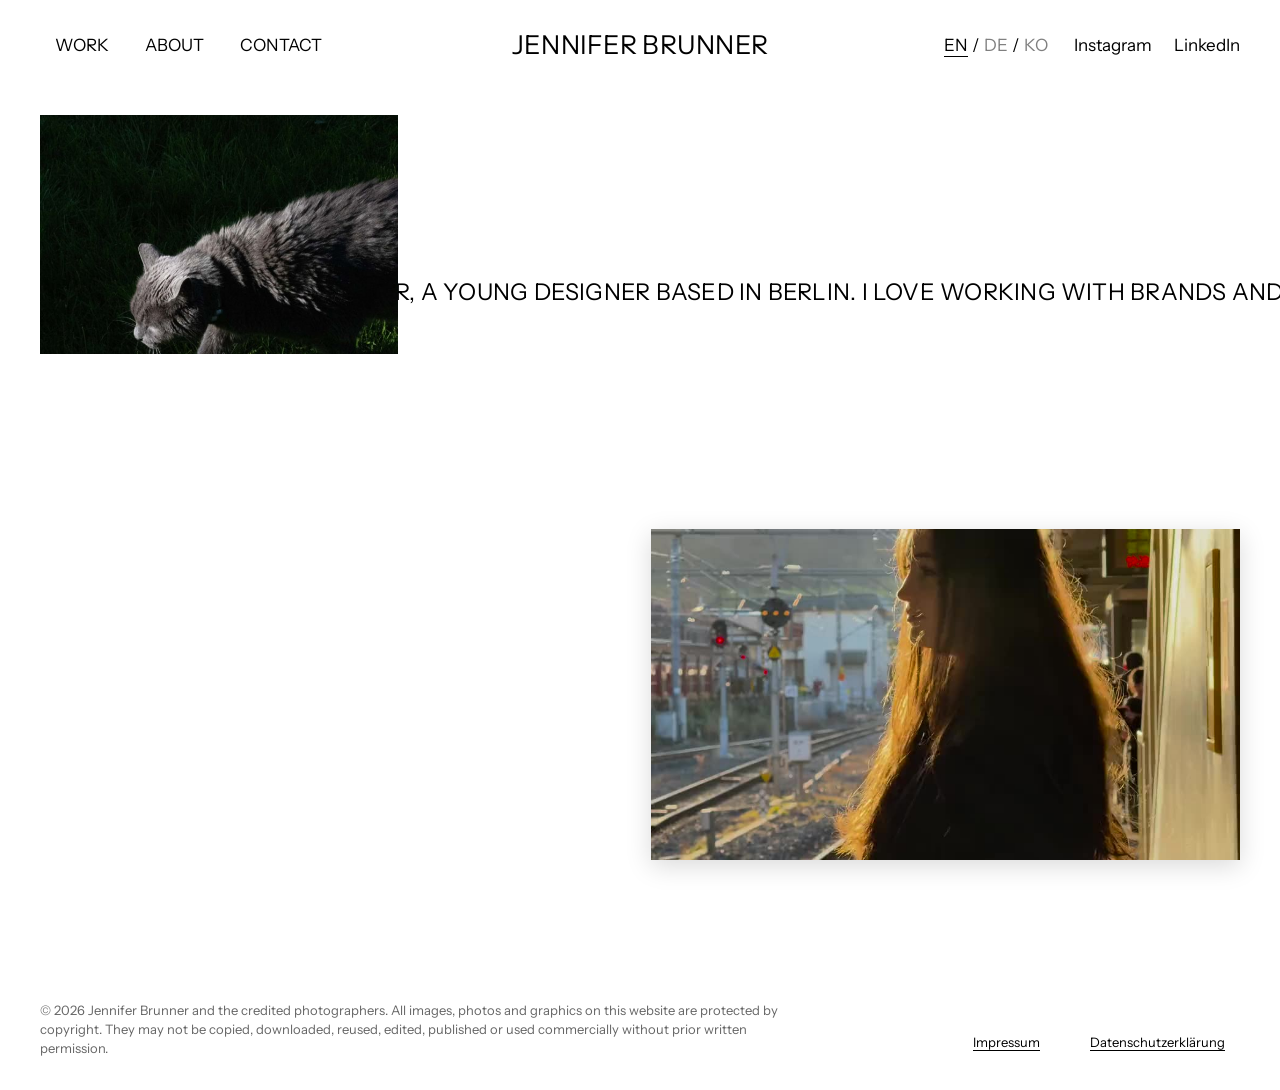
==== index.html @ 73b706c4 "Add files via upload" ====
<!DOCTYPE html>
<html lang="en">
<head>
<meta charset="utf-8">
<meta name="viewport" content="width=device-width, initial-scale=1, viewport-fit=cover">
<meta http-equiv="Content-Security-Policy" content="default-src 'self'; script-src 'self'; style-src 'self' 'unsafe-inline'; img-src 'self' data: blob:; media-src 'self'; font-src 'self'; connect-src https://formsubmit.co; frame-src 'self' https://www.youtube-nocookie.com; form-action https://formsubmit.co; base-uri 'self'; object-src 'none'; upgrade-insecure-requests">
<meta name="referrer" content="strict-origin-when-cross-origin">
<title>Jennifer Brunner</title>
<meta name="description" content="Portfolio of Jennifer Brunner, communication design student at HTW Berlin.">
<link rel="stylesheet" href="style.css">
<script src="main.js" defer></script>
</head>
<body>
<header>
  <nav id="nav"><a href="#work" data-t="nWork">WORK</a><a href="#about" data-t="nAbout">ABOUT</a><a href="#contact" data-t="nContact">CONTACT</a></nav>
  <a class="name" href="#home">Jennifer Brunner</a>
  <div class="soc"><span class="lang"><button type="button" data-l="en">EN</button>/<button type="button" data-l="de">DE</button>/<button type="button" data-l="ko">KO</button></span><a href="https://www.instagram.com/jenniebrnr/" target="_blank" rel="noopener noreferrer">Instagram</a><a href="https://www.linkedin.com/in/jennifer-brunner-407449442/" target="_blank" rel="noopener noreferrer">LinkedIn</a></div>
  <div class="cats" id="cats"></div>
  <div class="mright">
    <button class="lbtn" id="lbtn" type="button" aria-label="Language" aria-expanded="false"><svg viewBox="0 0 24 24" width="20" height="20" fill="none" stroke="currentColor" stroke-width="1.4" aria-hidden="true"><circle cx="12" cy="12" r="9.5"/><path d="M2.5 12h19M12 2.5c2.8 2.6 4.2 5.8 4.2 9.5s-1.4 6.9-4.2 9.5M12 2.5C9.2 5.1 7.8 8.3 7.8 12s1.4 6.9 4.2 9.5"/></svg></button>
    <button class="mbtn" id="mbtn" type="button" aria-label="Menu" aria-expanded="false" aria-controls="mmenu"><i></i><i></i></button>
    <div class="lpop" id="lpop"><span class="lang"><button type="button" data-l="en">English</button><button type="button" data-l="de">Deutsch</button><button type="button" data-l="ko">한국어</button></span></div>
  </div>
</header>

<div class="mmenu" id="mmenu" aria-hidden="true">
  <nav class="mm-nav"><a href="#work" data-t="nWork">WORK</a><a href="#about" data-t="nAbout">ABOUT</a><a href="#contact" data-t="nContact">CONTACT</a><a href="https://www.instagram.com/jenniebrnr/" target="_blank" rel="noopener noreferrer">Instagram</a><a href="https://www.linkedin.com/in/jennifer-brunner-407449442/" target="_blank" rel="noopener noreferrer">LinkedIn</a></nav>
  <div class="mm-foot"><a href="impressum.html">Impressum</a><a href="datenschutz.html">Datenschutzerklärung</a></div>
</div>

<div class="toolov" id="toolov" aria-hidden="true"><button type="button" class="toolx" id="toolx">Close ✕</button><iframe title="Tool" id="toolfr"></iframe></div>

<main>
<noscript>
  <div class="nojs">
    <h1>Jennifer Brunner</h1>
    <p>Communication design student at HTW Berlin. This portfolio needs JavaScript to show the projects.</p>
    <p>Kommunikationsdesign-Studentin an der HTW Berlin. Für die Projektansicht wird JavaScript benötigt.</p>
    <p><a href="mailto:j.brunner7@web.de">j.brunner7@web.de</a> · <a href="https://www.instagram.com/jenniebrnr/" rel="noopener noreferrer">Instagram</a> · <a href="https://www.linkedin.com/in/jennifer-brunner-407449442/" rel="noopener noreferrer">LinkedIn</a></p>
  </div>
</noscript>



<section id="home" class="view">
  <!-- Stempel-Struktur für die großen Buchstaben -->
  <svg width="0" height="0" aria-hidden="true">
    <filter id="stamp" x="-2%" y="-2%" width="104%" height="104%">
      <!-- raue, ausgefranste Kanten -->
      <feTurbulence type="fractalNoise" baseFrequency=".06" numOctaves="3" seed="3" result="warp"/>
      <feDisplacementMap in="SourceGraphic" in2="warp" scale="8" result="rough"/>
      <!-- feines Risograph-Korn: winzige Stellen ohne Farbe -->
      <feTurbulence type="fractalNoise" baseFrequency="1.1" numOctaves="1" seed="5" result="grain"/>
      <feColorMatrix in="grain" type="matrix" values="0 0 0 0 0  0 0 0 0 0  0 0 0 0 0  -5 0 0 0 4.1" result="dots"/>
      <feComposite in="rough" in2="dots" operator="in"/>
    </filter>
  </svg>
  <!-- große Buchstaben im Hintergrund: Desktop drei Felder nebeneinander, Handy ein Feld (main.js) -->
  <div class="letters" aria-hidden="true"></div>
  <h1 class="hello">My name is Jennifer Brunner, a&nbsp;young designer based in&nbsp;Berlin. I&nbsp;love working with brands and shaping the way they look, feel and&nbsp;speak. I’m&nbsp;just starting out, still learning every day and always chasing the idea that feels a&nbsp;little&nbsp;unexpected.</h1>
  <!-- Fotos oben links, wechseln alle 2 Sekunden, jeweils komplett sichtbar -->
  <div class="home-slides" aria-hidden="true">
    <img class="on" src="home-cat.jpg" alt="" draggable="false">
    <img src="home-balloons.jpg" alt="" draggable="false">
    <img src="home-sea.jpg" alt="" draggable="false">
    <img src="home-istanbul.jpg" alt="" draggable="false">
    <img src="home-bay.jpg" alt="" draggable="false">
  </div>
  <video class="me" src="home-station.mp4" poster="home-station.jpg" autoplay muted loop playsinline aria-hidden="true"></video>
</section>

<section id="work" class="view">
  <div class="slides" id="stream"></div>
</section>

<section id="project" class="view"></section>

<section id="about" class="view">
  <div class="atype" id="atype">
    <div class="aport"><img src="portrait.jpg" alt="Portrait of Jennifer Brunner" draggable="false"><p class="acred">Shot by Leonie Krüger</p></div>
    <div class="aintro"><p data-t="ai"></p></div>
  </div>
  <div class="about">
    <div class="team"><div data-t="svc"></div>
      <div class="cols"><div data-t="s1"></div><div data-t="s2"></div><div data-t="s3"></div></div>
    </div>
  </div>
</section>

<section id="contact" class="view">
  <div class="cwrap">
    <div class="cinfo">
      <a href="mailto:j.brunner7@web.de">j.brunner7@web.de</a>
      <a href="tel:+4915901636600">+49 1590 163 6600</a>
    </div>
    <div class="cf">
      <p class="cf-sub" data-t="cSub"></p>
      <!-- Ohne JavaScript wird das Formular direkt an FormSubmit geschickt, mit JavaScript per fetch (main.js). -->
      <form id="cform" action="https://formsubmit.co/j.brunner7@web.de" method="post">
        <div class="cf-row">
          <label class="fld"><span data-t="fName">Name</span><input name="name" autocomplete="name" maxlength="100" required></label>
          <label class="fld"><span data-t="fMail">E-Mail</span><input name="email" type="email" autocomplete="email" maxlength="200" required></label>
        </div>
        <div class="cf-row">
          <label class="fld"><span data-t="fFrom"></span><input name="herkunft" autocomplete="address-level2" maxlength="100" required></label>
          <label class="fld"><span data-t="fOrg"></span><input name="organisation" autocomplete="organization" maxlength="150"></label>
        </div>
        <label class="fld"><span data-t="fMsg"></span><textarea name="anliegen" rows="6" maxlength="5000" required></textarea></label>
        <label class="ok"><input type="checkbox" name="einverstanden" required><span data-t="fOk"></span></label>
        <input type="text" name="_honey" class="hp" tabindex="-1" autocomplete="off" aria-hidden="true">
        <div class="cf-end"><button type="submit" class="send" data-t="fSend">Send</button><p class="cf-msg" id="cmsg" aria-live="polite"></p></div>
      </form>
    </div>
  </div>
</section>
</main>

<footer class="site-foot">
  <p class="rights" data-t="rights">© 2026 Jennifer Brunner und die genannten Fotograf*innen. Alle auf dieser Website gezeigten Bilder, Fotos und Grafiken sind urheberrechtlich geschützt. Sie dürfen ohne vorherige schriftliche Genehmigung nicht kopiert, heruntergeladen, weiterverwendet, bearbeitet, veröffentlicht oder kommerziell genutzt werden.</p>
  <nav class="legal" aria-label="Rechtliches"><a href="impressum.html">Impressum</a><a href="datenschutz.html">Datenschutzerklärung</a></nav>
</footer>

<div class="lb" id="lb" role="dialog" aria-modal="true" aria-label="Image" aria-hidden="true"><img alt=""></div>
</body>
</html>
---- style.css ----
/* Jennifer Brunner – Portfolio
   Schriften liegen lokal (keine Verbindung zu Google Fonts). Lizenz: SIL Open Font License, siehe schriften-lizenz.txt */

@font-face {
  font-family: "Instrument Sans";
  src: url("instrument-sans.woff") format("woff");
  font-weight: 400 500;
  font-display: swap;
}

@font-face {
  font-family: "Newsreader";
  src: url("newsreader.woff") format("woff");
  font-weight: 400;
  font-display: swap;
}

@font-face {
  font-family: "Noto Sans KR";
  src: url("noto-sans-kr.woff") format("woff");
  font-weight: 400 500;
  font-display: swap;
}

@font-face {
  font-family: "Noto Serif KR";
  src: url("noto-serif-kr.woff") format("woff");
  font-weight: 400;
  font-display: swap;
}

:root {
  color-scheme: light;
  box-sizing: border-box;
  padding-top: env(safe-area-inset-top,0px);
  padding-bottom: env(safe-area-inset-bottom,0px);
  --sans: "Instrument Sans","Noto Sans KR",Helvetica,Arial,sans-serif;
  --serif: "Newsreader","Noto Serif KR",Georgia,serif;
}

html {
  scroll-padding-top: env(safe-area-inset-top,0px);
}

*,
*::before,
*::after {
  box-sizing: inherit;
}

body {
  margin: 0;
  background: #fff;
  color: #000;
  font: 17px/1.35 var(--sans);
}

a {
  color: inherit;
  text-decoration: none;
}

a:hover {
  text-decoration: underline;
  text-underline-offset: 4px;
}

button {
  font: inherit;
  color: inherit;
}

main {
  position: relative;
  z-index: 1;
}

body,
header {
  transition: background-color .4s ease;
}

body.rose,
body.rose header {
  background: #000;
  color: #fff;
}

body.rose .send:hover {
  background: #fff;
  color: #000;
}

header {
  position: sticky;
  top: 0;
  z-index: 20;
  background: #fff;
}

header {
  display: grid;
  grid-template-columns: 1fr auto 1fr;
  align-items: center;
  padding: 28px 40px;
}

nav {
  display: flex;
  gap: 6px;
}

nav a {
  padding: 5px 14px;
  border: 1.5px solid transparent;
  border-radius: 99px;
}

nav a[aria-current=page] {
  border-color: currentColor;
}

.name {
  font-size: 26px;
  letter-spacing: .01em;
  text-transform: uppercase;
  text-align: left;
}

.soc {
  display: flex;
  gap: 22px;
  justify-content: flex-end;
  align-items: center;
}

.lang button {
  background: none;
  border: 0;
  padding: 2px 4px;
  cursor: pointer;
  opacity: .5;
}

.lang button[aria-pressed=true] {
  opacity: 1;
  text-decoration: underline;
  text-underline-offset: 5px;
}

main {
  padding: 0 40px 90px;
}

.view {
  display: none;
}

.view.on {
  display: block;
}

:focus-visible {
  outline: 2px solid #ff8a3d;
  outline-offset: 2px;
}

.floor {
  max-width: 720px;
  margin: 70px auto 0;
}

.rows {
  display: grid;
  gap: 0;
}

.num {
  font-size: 11px;
  letter-spacing: .12em;
  color: var(--navy);
}

.can {
  width: 58%;
  height: 76%;
}

.can .bd {
  border-radius: 8px;
  border-top: 7px solid var(--f);
  border-bottom: 7px solid var(--f);
}

.side {
  display: flex;
  flex-direction: column;
  align-items: center;
  gap: 18px;
  padding-top: 4px;
}

.hint {
  margin: auto 0 0;
  font-size: 10px;
  line-height: 1.3;
  text-align: center;
  color: #9fb0cc;
  letter-spacing: .04em;
}

@media(max-width:640px) {
  .can {
    width: 64%;
  }

  .side {
    flex-direction: row;
    justify-content: space-between;
    padding: 0 4px;
  }

  .hint {
    display: none;
  }
}

.cats {
  grid-column: 1/-1;
  display: none;
  flex-wrap: wrap;
  justify-content: center;
  gap: 4px 10px;
  margin: 36px auto 0;
  max-width: 1100px;
}

body.wk .cats {
  display: flex;
}

.cats a {
  padding: 3px 12px;
  border: 1.5px solid transparent;
  border-radius: 99px;
  font-size: clamp(16px,1.35vw,21px);
  transition: opacity .2s;
}

.cats a:hover {
  text-decoration: underline;
  text-underline-offset: 4px;
}

.cats a {
  color: #b4b4b4;
}

.cats a:hover {
  color: #000;
}

.cats a[aria-current] {
  opacity: 1;
  color: #000;
  border-color: #000;
}

.mas2 {
  display: flex;
  flex-direction: column;
  gap: clamp(70px,10vh,130px);
  margin-top: clamp(36px,6vh,80px);
  padding-bottom: 14vh;
}

.jrow {
  display: flex;
  gap: 3vw;
  width: 100%;
  margin: 0 auto;
  align-items: flex-start;
}

.jrow>div {
  min-width: 0;
}

.jrow .mm:has(video) {
  aspect-ratio: 1.5!important;
}

.jrow .mm:has(video) {
  background: #fff;
}

.jrow .mm video {
  height: 100%;
  object-fit: contain;
}

@media(max-width:700px) {
  .jrow {
    flex-direction: column;
    max-width: none!important;
  }

  .jrow>div {
    flex: none!important;
  }
}

.mc {
  display: block;
  color: inherit;
  animation: mcIn .9s cubic-bezier(.2,.7,.2,1) both;
  animation-delay: var(--d,0s);
}

.mc:hover {
  text-decoration: none;
}

@keyframes mcIn {
  from {
    opacity: 0;
    transform: translateY(28px);
  }
  to {
    opacity: 1;
    transform: none;
  }
}

.mm {
  position: relative;
  overflow: hidden;
  background: #f3f3f3;
  max-width: 100%;
}

.mm img,
.mm video {
  display: block;
  width: 100%;
  height: 100%;
  object-fit: cover;
  transition: transform 1.2s cubic-bezier(.2,.7,.2,1);
}

.mph {
  position: absolute;
  inset: 0;
  display: grid;
  place-items: center;
  font-size: clamp(15px,1.5vw,22px);
  font-weight: 500;
  text-transform: uppercase;
  text-align: center;
  padding: 12px;
  box-sizing: border-box;
  transition: transform 1.2s cubic-bezier(.2,.7,.2,1);
}

.mc:hover .mm img,
.mc:hover .mm video,
.mc:hover .mph {
  transform: scale(1.04);
}

.mt {
  text-align: center;
  margin-top: 16px;
  font-size: clamp(16px,1.35vw,21px);
  line-height: 1.35;
}

.mt b {
  display: block;
  font-weight: 400;
  text-transform: uppercase;
  letter-spacing: .01em;
}

.mt span {
  display: block;
  text-wrap: balance;
}

.mc:hover .mt b {
  text-decoration: underline;
  text-underline-offset: 4px;
  text-decoration-thickness: 1.5px;
}

.msoon {
  text-align: center;
  margin: 18vh 0;
  opacity: .6;
}

@media(prefers-reduced-motion:reduce) {
  .mc {
    animation: none;
  }

  .mm img,
  .mm video,
  .mph {
    transition: none;
  }
}

.proj {
  max-width: 1000px;
  margin: 30px auto 0;
}

.bar {
  display: flex;
  justify-content: space-between;
  margin-bottom: 26px;
}

.proj h1 {
  font: inherit;
  font-size: 30px;
  text-transform: uppercase;
  text-align: center;
  margin: 28px 0 4px;
}

.meta {
  text-align: center;
  margin: 0 0 40px;
}

.hero {
  aspect-ratio: 16/9;
  display: grid;
  place-items: center;
  font-size: clamp(40px,8vw,110px);
  font-weight: 500;
  line-height: 1;
  text-align: center;
}

.txt {
  font: 400 clamp(24px,2.6vw,34px)/1.3 var(--serif);
  max-width: 820px;
  margin: 0 auto 60px;
}

.pn {
  display: flex;
  justify-content: space-between;
  margin-top: 60px;
  font-size: 20px;
}

.toolw {
  margin-top: 160px;
}

.gt .toolw {
  max-width: 1200px;
  margin: 120px auto 0;
}

.gt .toolw .lbl2 {
  text-align: center;
}

.gt .toolf {
  height: 820px;
}

.gt .filmw {
  margin: 120px auto 0;
  max-width: 1120px;
}

.gt .filmw .lbl2 {
  text-align: center;
}

.gt .loops {
  margin: 80px auto 0;
  max-width: none;
  width: 100%;
  gap: 24px;
}

.gt .pn {
  max-width: 1100px;
  margin-left: auto;
  margin-right: auto;
}

@media(max-width:800px) {
  .gt .toolw,
  .gt .filmw {
    margin-top: 80px;
  }

  .gt .loops {
    margin-top: 40px;
  }
}

.proj.gt .toolf {
  height: calc(100svh - var(--hh,90px) - 170px)!important;
  min-height: 420px;
}

.pin.pinc {
  align-items: center;
}

.pin.pinc .pinr {
  position: static;
}

.tcta {
  text-align: left;
  margin: 0 0 22px;
}

.proj .tcta h2 {
  font: inherit;
  font-size: clamp(28px,3vw,44px);
  line-height: 1.1;
  margin: 0 0 10px!important;
  text-transform: uppercase;
  text-align: center;
}

.tcta p {
  margin: 0 auto;
  text-align: center;
  max-width: 36em;
  font-size: 17px;
  opacity: .8;
}

.aftw {
  margin-top: 160px;
}

.aftw img {
  display: block;
  width: 100%;
  height: auto;
  cursor: zoom-in;
}

@media(max-width:800px) {
  .aftw {
    margin-top: 80px;
  }
}

.filmw {
  margin-top: 160px;
  max-width: 1120px;
}

.filmw .lbl2 {
  margin: 0 0 18px;
}

.film {
  display: block;
  width: 100%;
  height: auto;
  aspect-ratio: 16/9;
  background: #111;
}

.loops {
  display: flex;
  gap: 20px;
  margin-top: 120px;
  align-items: flex-start;
  max-width: 1120px;
}

.loops>div {
  min-width: 0;
}

.loops video {
  display: block;
  width: 100%;
  height: auto;
  background: #eee;
}

@media(max-width:800px) {
  .filmw {
    margin-top: 90px;
  }

  .loops {
    gap: 8px;
    margin-top: 60px;
  }
}

.toolw .lbl2 {
  margin: 0 0 18px;
}

.toolw {
  max-width: 1120px;
}

.toolf {
  display: block;
  width: 100%;
  height: clamp(560px,72vh,780px);
  border: 0;
  background: #ddd;
}

@media(max-width:800px) {
  .toolw {
    margin-top: 90px;
  }

  .toolf {
    height: 88vh;
  }
}

.look {
  margin-top: 22vh;
}

.lookh {
  display: flex;
  align-items: baseline;
  gap: 14px;
  margin-bottom: 8vh;
}

.lookn {
  font: 400 clamp(70px,11vw,170px)/.8 var(--sans);
  letter-spacing: -.04em;
}

.lookl {
  font-size: 15px;
  letter-spacing: .2em;
  text-transform: uppercase;
  opacity: .55;
}

.fsg {
  display: grid;
  grid-template-columns: repeat(12,minmax(0,1fr));
  column-gap: 2vw;
  align-items: start;
}

.fsf {
  margin: 0;
  min-width: 0;
}

.cur {
  overflow: hidden;
  clip-path: inset(0 0 0 0);
}

.cur img {
  display: block;
  width: 100%;
  height: auto;
  cursor: zoom-in;
  transition: transform 1.8s cubic-bezier(.2,.7,.2,1);
}

.fsf .cur {
  clip-path: inset(0 50% 0 50%);
  transition: clip-path 1.5s cubic-bezier(.7,0,.2,1);
}

.fsf .cur img {
  transform: scale(1.18);
}

.fsf.on .cur {
  clip-path: inset(0 0 0 0);
}

.fsf.on .cur img {
  transform: scale(1);
}

.fsf.on .cur:hover img {
  transform: scale(1.03);
}

@media(max-width:800px) {
  .fsg {
    display: flex;
    flex-direction: column;
    gap: 56px;
  }

  .fsf {
    margin-top: 0!important;
    width: 86%;
  }

  .fsf:nth-child(even) {
    align-self: flex-end;
  }

  .look {
    margin-top: 110px;
  }

  .lookh {
    margin-bottom: 40px;
  }
}

@media(prefers-reduced-motion:reduce) {
  .fsf .cur {
    clip-path: none;
    transition: none;
  }

  .fsf .cur img {
    transform: none;
    transition: none;
  }
}

body.bbl,
body.bbl header {
  background: #221f1a;
  color: #ece2cc;
}

body.bbl {
  background-image: radial-gradient(60vw 50vh at 72% 0%,rgba(214,160,82,.16),transparent 70%),radial-gradient(40vw 40vh at 8% 40%,rgba(120,124,96,.10),transparent 70%);
  background-attachment: fixed;
}

body.bbl::after {
  content: "";
  position: fixed;
  inset: 0;
  pointer-events: none;
  z-index: 30;
  opacity: .10;
  mix-blend-mode: overlay;
  background: url("data:image/svg+xml;utf8,<svg xmlns='http://www.w3.org/2000/svg' width='220' height='220'><filter id='n'><feTurbulence type='fractalNoise' baseFrequency='.9' numOctaves='2' stitchTiles='stitch'/></filter><rect width='100%' height='100%' filter='url(%23n)'/></svg>");
}

body.bbl nav a[aria-current] {
  border-color: #ece2cc;
}

body.bbl .bb h1 {
  color: #e9c27a;
}

body.bbl .bb .meta,
body.bbl .bb .vnote,
body.bbl .bb .lbl2 {
  color: #b9ad95;
  opacity: 1;
}

body.bbl .bb .ph {
  background: #2e2a23;
  color: #7d735f;
}

body.bbl .bb .vid {
  background: #14120f;
}

.bb .jr {
  display: flex;
  gap: 20px;
  align-items: flex-start;
  margin-top: 0;
}

.bb .jr>div {
  min-width: 0;
}

.bb .jr img {
  display: block;
  width: 100%;
  height: auto;
  cursor: zoom-in;
}

@media(max-width:700px) {
  .bb .jr {
    flex-direction: column;
  }

  .bb .jr>div {
    flex: none!important;
  }
}

.vid {
  position: relative;
  aspect-ratio: 16/9;
  background: #111;
  overflow: hidden;
}

.vid img {
  position: absolute;
  inset: 0;
  width: 100%;
  height: 100%;
  object-fit: cover;
}

.vid::after {
  content: "";
  position: absolute;
  inset: 0;
  background: rgba(0,0,0,.18);
  pointer-events: none;
}

.vid.on::after {
  display: none;
}

.vid iframe {
  position: absolute;
  inset: 0;
  width: 100%;
  height: 100%;
  border: 0;
}

.vplay {
  position: absolute;
  inset: 0;
  z-index: 1;
  text-shadow: 0 1px 6px rgba(0,0,0,.4);
  display: flex;
  flex-direction: column;
  align-items: center;
  justify-content: center;
  gap: 14px;
  background: none;
  border: 0;
  color: #fff;
  cursor: pointer;
  font-size: 15px;
  letter-spacing: .08em;
  text-transform: uppercase;
}

.vplay i {
  width: 68px;
  height: 68px;
  border-radius: 50%;
  border: 1.5px solid #fff;
  position: relative;
  transition: background .25s;
}

.vplay i::after {
  content: "";
  position: absolute;
  left: 27px;
  top: 22px;
  border-style: solid;
  border-width: 12px 0 12px 19px;
  border-color: transparent transparent transparent #fff;
  transition: border-color .25s;
}

.vplay:hover i {
  background: #fff;
}

.vplay:hover i::after {
  border-left-color: #000;
}

.vnote {
  margin: 12px 0 0;
  font-size: 13px;
  opacity: .6;
  max-width: 560px;
}

.vnote a {
  text-decoration: underline;
  text-underline-offset: 3px;
}

.ph {
  background: #f1f1f1;
  display: grid;
  place-items: center;
  color: #9a9a9a;
  font-size: 13px;
  letter-spacing: .14em;
  text-transform: uppercase;
}

.bigs {
  display: grid;
  gap: 0;
  margin-top: 200px;
}

.bigs img {
  display: block;
  width: 100%;
  height: auto;
  cursor: zoom-in;
}

.lbl2 {
  margin: 220px 0 18px;
  font-size: 15px;
  opacity: .7;
}

@media(max-width:700px) {
  .bigs {
    margin-top: 110px;
  }

  .lbl2 {
    margin-top: 120px;
  }
}

.proj.full {
  max-width: none;
}

.proj.full .pn {
  margin-top: 260px;
}

.proj.full {
  padding-bottom: 220px;
}

.proj.full h1,
.proj.full .meta {
  text-align: left;
}

.proj.full h1 {
  margin-top: 0;
}

.proj.full .meta {
  margin-bottom: 40px;
}

.phero {
  display: block;
  width: 100%;
  height: auto;
  margin: 0;
}

.hbox {
  position: relative;
  cursor: pointer;
}

.hpop {
  position: absolute;
  left: 50%;
  top: 50%;
  height: 100%;
  width: auto;
  max-width: 100%;
  object-fit: contain;
  opacity: 0;
  transform: translate(-50%,-50%) scale(.94);
  transition: opacity .35s ease,transform .45s cubic-bezier(.2,.7,.2,1);
  pointer-events: none;
  box-shadow: 0 20px 50px rgba(0,0,0,.18);
}

.hbox.pop .hpop {
  opacity: 1;
  transform: translate(-50%,-50%) scale(1);
}

@media(hover:hover) {
  .hbox:hover .hpop {
    opacity: 1;
    transform: translate(-50%,-50%) scale(1);
  }
}

.ptxt {
  max-width: 34em;
  margin: 0;
  font: 400 17px/1.45 var(--sans);
  hyphens: auto;
  -webkit-hyphens: auto;
  text-wrap: pretty;
}

.ptxt p {
  margin: 0 0 1em;
}

.car {
  position: relative;
  margin-top: 200px;
}

.proj .car .ti {
  --n: 4;
}

.proj .car .ti img {
  max-height: calc(100svh - var(--hh,90px) - 120px);
  object-fit: cover;
}

.ti img {
  cursor: zoom-in;
}

.lb {
  position: fixed;
  inset: 0;
  z-index: 50;
  display: grid;
  place-items: center;
  background: rgba(0,0,0,.88);
  opacity: 0;
  pointer-events: none;
  transition: opacity .35s ease;
  cursor: zoom-out;
}

.lb.on {
  opacity: 1;
  pointer-events: auto;
}

.lb img {
  max-width: min(92vw,1100px);
  max-height: 90vh;
  width: auto;
  height: auto;
  transform: scale(.92);
  transition: transform .45s cubic-bezier(.2,.7,.2,1);
  box-shadow: 0 30px 80px rgba(0,0,0,.5);
}

.lb.on img {
  transform: scale(1);
}

.swipe {
  display: block;
  margin: 18px 0 0 auto;
  background: none;
  border: 0;
  padding: 4px 0;
  font-size: 15px;
  opacity: .7;
  cursor: pointer;
}

.swipe:hover {
  opacity: 1;
}

.track {
  display: flex;
  gap: 16px;
  overflow-x: auto;
  scroll-snap-type: x mandatory;
  scrollbar-width: none;
  cursor: grab;
  -webkit-overflow-scrolling: touch;
}

.track.drag {
  cursor: grabbing;
  scroll-snap-type: none;
  user-select: none;
}

.track::-webkit-scrollbar {
  display: none;
}

.ti {
  --n: 3;
  flex: 0 0 calc((100% - (var(--n) - 1)*16px)/var(--n));
  scroll-snap-align: start;
  overflow: hidden;
}

.ti img {
  display: block;
  width: 100%;
  height: auto;
  -webkit-user-drag: none;
}

@media(max-width:900px) {
  .ti {
    --n: 2;
  }
}

@media(max-width:560px) {
  .ti {
    --n: 1.4;
  }
}

.expo {
  display: flex;
  justify-content: center;
  margin-top: 120px;
}

.expo>div {
  min-width: 0;
}

.ex2 {
  flex: 1 1 0;
  display: flex;
  justify-content: center;
  min-width: 0;
}

.ov {
  width: min(100%,800px);
  display: grid;
  grid-template-columns: repeat(5,minmax(0,1fr));
  gap: 40px 32px;
}

.ov img {
  display: block;
  width: 100%;
  height: auto;
  transition: transform 1.6s cubic-bezier(.25,.6,.2,1);
}

@media(hover:hover) and (min-width:701px) {
  .ov:hover .r1 img {
    transform: translateX(calc((var(--i) - 4)*36px));
  }

  .ov:hover .r2 img {
    transform: translateX(calc(var(--i)*36px));
  }
}

.rv {
  opacity: 0;
  transform: translateY(36px);
  transition: opacity 1s cubic-bezier(.2,.7,.2,1) var(--d,0s),transform 1s cubic-bezier(.2,.7,.2,1) var(--d,0s);
}

.rv.in {
  opacity: 1;
  transform: none;
}

@media(prefers-reduced-motion:reduce) {
  .rv {
    opacity: 1;
    transform: none;
    transition: none;
  }

  .ov img {
    transition: none;
  }

  .ov:hover img {
    transform: none;
  }
}

@media(max-width:700px) {
  .expo {
    flex-direction: column;
    align-items: stretch;
    gap: 48px;
    margin-top: 140px;
  }

  .ex2 {
    flex: none;
    width: 100%;
  }

  .car {
    margin-top: 120px;
  }

  .ov {
    gap: 20px 14px;
  }
}

.about {
  max-width: 1040px;
  margin: 70px auto 0;
}

.team {
  border-top: 1.5px solid #000;
  margin-top: 70px;
  padding-top: 26px;
  text-align: center;
}

.cols {
  display: grid;
  grid-template-columns: repeat(3,1fr);
  gap: 30px;
  text-align: left;
  margin-top: 60px;
}

.cols h3 {
  font: inherit;
  margin: 0 0 28px;
}

.cols p {
  font: 400 22px/1 var(--serif);
  margin: 0 0 24px;
}

.cwrap {
  display: grid;
  grid-template-columns: minmax(0,1fr) minmax(0,1.35fr);
  gap: 60px;
  align-content: end;
  align-items: start;
  min-height: calc(100svh - var(--hh,90px));
  padding: 28px 0 44px;
  margin-bottom: -90px;
  font-size: 20px;
}

.cinfo {
  display: flex;
  flex-direction: column;
  gap: 6px;
  align-items: flex-start;
}

.cf {
  max-width: 780px;
  width: 100%;
  justify-self: end;
}

.cf-sub {
  margin: 0 0 clamp(16px,3vh,30px);
  max-width: 560px;
}

#cform {
  display: grid;
  gap: clamp(16px,2.6vh,26px);
}

.cf-row {
  display: grid;
  grid-template-columns: 1fr 1fr;
  gap: clamp(16px,2.6vh,26px) 32px;
}

.fld {
  display: grid;
  gap: 2px;
  font: inherit;
  text-transform: uppercase;
  color: #000;
  border: 0;
  padding: 0;
  margin: 0;
  min-width: 0;
}

.fld legend {
  padding: 0;
  margin-bottom: 8px;
}

.fld input,
.fld textarea {
  font: inherit;
  color: #000;
  text-transform: none;
  border: 0;
  border-bottom: 1.5px solid #000;
  border-radius: 0;
  padding: 4px 0 6px;
  background: transparent;
  width: 100%;
  outline: none;
  transition: border-color .2s;
}

.fld textarea {
  resize: vertical;
  min-height: 64px;
  height: clamp(64px,11vh,110px);
}

.fld input:focus,
.fld textarea:focus {
  border-color: #ff8a3d;
}

.fld.err input,
.fld.err textarea {
  border-color: #d6233a;
}

.ok {
  display: flex;
  gap: 12px;
  align-items: flex-start;
  font-size: 15px;
  cursor: pointer;
  max-width: 620px;
}

.ok input {
  -webkit-appearance: none;
  appearance: none;
  margin: 3px 0 0;
  width: 16px;
  height: 16px;
  flex: none;
  background: transparent;
  border: 1.5px solid #000;
  border-radius: 0;
  display: grid;
  place-items: center;
  cursor: pointer;
}

.ok input::after {
  content: "";
  width: 8px;
  height: 8px;
  background: #000;
  transform: scale(0);
  transition: transform .15s;
}

.ok input:checked::after {
  transform: scale(1);
}

.ok input:focus-visible {
  outline: 2px solid #ff8a3d;
  outline-offset: 2px;
}

.ok.err input {
  border-color: #d6233a;
}

.ok.err {
  color: #d6233a;
}

.hp {
  position: absolute;
  left: -9999px;
  width: 1px;
  height: 1px;
  opacity: 0;
}

.cf-end {
  display: flex;
  align-items: center;
  gap: 26px;
  flex-wrap: wrap;
}

.send {
  font: inherit;
  padding: 5px 18px;
  border: 1.5px solid #000;
  border-radius: 99px;
  background: none;
  color: #000;
  cursor: pointer;
  transition: background .2s,color .2s;
}

.send:hover {
  background: #000;
  color: #fff;
}

.send:disabled {
  opacity: .5;
  cursor: default;
}

.cf-msg {
  margin: 0;
  font-size: 15px;
  opacity: .7;
}

@media(max-width:900px) {
  .cwrap {
    grid-template-columns: 1fr;
    gap: 44px;
    margin-top: 30px;
    margin-bottom: 0;
    min-height: 0;
    padding: 0;
    font-size: 18px;
  }

  .cf {
    justify-self: start;
  }
}

@media(max-width:700px) {
  .cf-row {
    grid-template-columns: 1fr;
  }
}

@media(max-width:900px) {
  .cols {
    grid-template-columns: 1fr;
    gap: 40px;
  }

  header {
    grid-template-columns: 1fr;
    gap: 8px;
    padding: 14px 16px 12px;
  }

  .cats {
    flex-wrap: nowrap!important;
    overflow-x: auto;
    justify-content: flex-start!important;
    scrollbar-width: none;
    margin: 6px -16px 0!important;
    padding: 0 16px;
  }

  .cats::-webkit-scrollbar {
    display: none;
  }

  .cats a {
    flex: none;
  }

  .name {
    order: -1;
  }

  .soc,
  nav {
    justify-content: center;
  }

  main {
    padding: 0 16px 70px;
  }
}

.phc {
  position: relative;
  width: 100%;
  height: 100%;
  min-height: 100%;
  background: #ececec;
  color: #000;
  font: 26px/1 var(--sans);
  letter-spacing: .01em;
  text-transform: uppercase;
}

.phc span {
  position: absolute;
  right: 5%;
  bottom: 5%;
  text-align: right;
}

.mm .phc,
.fe-i .phc {
  position: absolute;
  inset: 0;
}

.pinr .phc {
  aspect-ratio: 4/5;
  height: auto;
}

.fe {
  position: relative;
  margin: 0 -40px;
}

.fe-st {
  position: sticky;
  top: var(--hh,90px);
  height: calc(100svh - var(--hh,90px));
  overflow: hidden;
}

.fe-i {
  position: absolute;
  left: 14vw;
  top: 0;
  transform-origin: 0 0;
  will-change: transform;
  display: block;
  background: #f3f3f3;
}

.fe-i img,
.fe-i video {
  display: block;
  width: 100%;
  height: 100%;
  object-fit: cover;
}

.fe-n {
  position: absolute;
  right: 40px;
  bottom: 28px;
  margin: 0;
  padding: 0;
  list-style: none;
  font-size: 13px;
  line-height: 1.45;
  text-align: left;
  z-index: 200;
}

.fe-n li a {
  color: #b4b4b4;
  text-decoration: none;
}

.fe-n li a:hover {
  color: #000;
}

.fe-n li.on a {
  color: #000;
}

@media(max-width:800px) {
  .fe {
    margin: 0 -16px;
  }

  .fe-i {
    left: 16px;
  }

  .fe-n {
    right: 16px;
    bottom: 16px;
    font-size: 11px;
  }
}

.mright,
.mbtn,
.mmenu,
.toolopen,
.toolov,
.fe-cap {
  display: none;
}

@media(max-width:900px) {
  header {
    display: flex!important;
    justify-content: center;
    align-items: center;
    padding: 16px 16px!important;
    min-height: 56px;
  }

  header nav,
  header .soc,
  header .cats,
  body.wk .cats {
    display: none!important;
  }

  .name {
    font-size: 18px!important;
    text-align: center!important;
    white-space: nowrap;
  }

  header {
    position: sticky!important;
    top: 0;
  }

  .mright {
    display: flex;
    align-items: center;
    gap: 8px;
    position: absolute;
    right: 16px;
    top: 50%;
    transform: translateY(-50%);
    z-index: 30;
  }

  .lbtn {
    display: flex;
    background: none;
    border: 0;
    padding: 4px;
    color: inherit;
    cursor: pointer;
  }

  .lpop {
    display: none;
    position: absolute;
    right: 0;
    top: calc(100% + 10px);
    background: #fff;
    color: #000;
    border: 1px solid #e2e2e2;
    box-shadow: 0 8px 24px rgba(0,0,0,.08);
    padding: 6px 0;
    min-width: 140px;
  }

  .lpop.on {
    display: block;
  }

  .lpop .lang {
    display: flex;
    flex-direction: column;
  }

  .lpop .lang button {
    background: none;
    border: 0;
    padding: 10px 16px;
    font: inherit;
    font-size: 15px;
    text-align: left;
    color: #000;
  }

  .lpop .lang button[aria-pressed="true"] {
    text-decoration: underline;
    text-underline-offset: 4px;
  }

  .mbtn {
    display: flex;
    flex-direction: column;
    justify-content: center;
    gap: 6px;
    width: 26px;
    height: 26px;
    background: none;
    border: 0;
    padding: 0;
    font: inherit;
    font-size: 13px;
    letter-spacing: .06em;
    text-transform: uppercase;
    color: inherit;
    cursor: pointer;
  }

  .mmenu {
    display: flex;
    position: fixed;
    inset: 0;
    z-index: 15;
    flex-direction: column;
    justify-content: space-between;
    padding: 110px 16px 28px;
    background: #fff;
    color: #000;
    opacity: 0;
    visibility: hidden;
    transition: opacity .3s,visibility 0s linear .3s;
  }

  body.mopen .mmenu {
    opacity: 1;
    visibility: visible;
    transition: opacity .3s;
  }

  body.mopen {
    overflow: hidden;
  }

  body.mopen header {
    background: #fff!important;
    color: #000!important;
  }

  body.mopen header a {
    color: #000!important;
  }

  .mm-nav {
    display: flex;
    flex-direction: column;
    gap: 10px;
  }

  .mbtn i {
    display: block;
    height: 1.5px;
    width: 22px;
    margin-left: 2px;
    background: currentColor;
    transition: transform .25s;
  }

  body.mopen .mbtn i:first-child {
    transform: translateY(3.75px) rotate(45deg);
  }

  body.mopen .mbtn i:last-child {
    transform: translateY(-3.75px) rotate(-45deg);
  }

  .mm-nav a {
    border: 0!important;
    padding: 0!important;
    border-radius: 0!important;
    font-size: 44px;
    line-height: 1.05;
    text-transform: uppercase;
    text-decoration: none;
  }

  .mm-nav a[aria-current] {
    text-decoration: underline;
    text-underline-offset: 6px;
    text-decoration-thickness: 2px;
  }

  .mm-foot {
    display: flex;
    flex-wrap: wrap;
    gap: 12px 24px;
    align-items: center;
    font-size: 17px;
  }

  .mm-foot a {
    text-decoration: none;
  }

  .mm-foot .lang button {
    background: none;
    border: 0;
    padding: 0 2px;
    font: inherit;
    color: #9a9a9a;
  }

  .mm-foot .lang button[aria-pressed="true"] {
    color: #000;
    text-decoration: underline;
  }

  .fe-i {
    left: 16px!important;
  }

  .fe-n {
    display: none;
  }

  .fe-cap {
    display: block;
    position: absolute;
    left: 0;
    right: 0;
    bottom: 0;
    padding: 10px 16px 16px;
    background: #fff;
    margin: 0;
    text-align: center;
    font-size: 15px;
    line-height: 1.35;
    z-index: 300;
    pointer-events: none;
  }

  .fe-cap b {
    display: block;
    font-weight: 400;
    text-transform: uppercase;
  }

  .fe-cap span {
    opacity: .6;
    font-size: 13px;
  }

  .jrow {
    flex-direction: row!important;
    flex-wrap: wrap;
    gap: 24px 12px!important;
    max-width: none!important;
  }

  .jrow>div {
    flex: 0 0 calc(50% - 6px)!important;
  }

  .mt {
    font-size: 13px;
  }

  .mas2 {
    gap: 24px!important;
  }

  .pin {
    grid-template-columns: 1fr!important;
    gap: 28px!important;
    margin: 10px 0 70px!important;
  }

  .pinr {
    order: -1;
    position: static!important;
  }

  .proj .pin h1 {
    font-size: 24px;
    margin: 0 0 22px!important;
  }

  .pcols {
    gap: 28px;
  }

  .pdl {
    display: grid;
    grid-template-columns: auto 1fr;
    gap: 6px 18px;
    font-size: 15px;
  }

  .pdl dd {
    margin: 0;
  }

  .ptxt {
    font-size: 16px;
  }

  .bb .jr,
  .bb .bbst {
    flex-direction: row!important;
    overflow-x: auto;
    scroll-snap-type: x mandatory;
    scrollbar-width: none;
    gap: 10px;
    margin-left: -16px;
    margin-right: -16px;
    padding: 0 16px;
  }

  .bb .jr::-webkit-scrollbar {
    display: none;
  }

  .bb .jr>div {
    flex: 0 0 78%!important;
    scroll-snap-align: start;
  }

  .bbsl .bbslt img {
    height: 56vh;
  }

  .bb2 {
    grid-template-columns: 1fr!important;
  }

  .ov {
    grid-template-columns: repeat(5,minmax(0,1fr));
    gap: 12px 8px!important;
  }

  .ov.on .r1 img {
    transform: translateX(calc((var(--i) - 4)*8px));
  }

  .ov.on .r2 img {
    transform: translateX(calc(var(--i)*8px));
  }

  .proj .car .ti {
    --n: 1.3;
  }

  .proj.gt .toolf {
    display: none;
  }

  .tcta {
    text-align: center;
  }

  .proj .tcta h2 {
    text-align: center;
    font-size: 28px;
  }

  .toolopen {
    display: block;
    margin: 18px auto 0;
    padding: 12px 26px;
    border: 1.5px solid #000;
    border-radius: 99px;
    background: #000;
    color: #fff;
    font: inherit;
    font-size: 16px;
    text-transform: uppercase;
    letter-spacing: .04em;
  }

  .toolov {
    display: block;
    position: fixed;
    inset: 0;
    z-index: 50;
    background: #f1f1f1;
    transform: translateY(100%);
    transition: transform .35s cubic-bezier(.3,.7,.2,1);
  }

  .toolov.on {
    transform: none;
  }

  .toolov iframe {
    position: absolute;
    inset: 44px 0 0;
    width: 100%;
    height: calc(100% - 44px);
    border: 0;
  }

  .toolx {
    position: absolute;
    top: 0;
    left: 0;
    right: 0;
    height: 44px;
    background: #fff;
    border: 0;
    border-bottom: 1px solid #e6e6e6;
    font: inherit;
    font-size: 14px;
    text-transform: uppercase;
    letter-spacing: .06em;
    text-align: right;
    padding: 0 16px;
  }

  body.toolon {
    overflow: hidden;
  }

  #atype.atype {
    grid-template-columns: 1fr!important;
    gap: 56px!important;
    margin: 16px 0 0!important;
  }

  .aport {
    width: 100%!important;
    position: relative!important;
    left: auto!important;
    top: auto!important;
    transform: none!important;
  }

  .aintro p {
    font-size: 20px;
  }

  .cinfo a {
    display: block;
    width: 100%;
    padding: 14px 16px;
    border: 1.5px solid #000;
    border-radius: 99px;
    text-align: center;
    text-decoration: none;
    font-size: 16px;
  }

  .cinfo {
    gap: 10px!important;
    align-items: stretch!important;
    width: 100%;
  }

  .fld input,
  .fld textarea {
    font-size: 16px;
  }
}

.pin {
  display: grid;
  grid-template-columns: minmax(0,1.35fr) minmax(0,1fr);
  gap: clamp(32px,5vw,80px);
  align-items: start;
  margin: 30px 0 110px;
  font-family: var(--sans);
  text-align: left;
}

.pcnt {
  margin: 0 0 20px;
  font-size: 14px;
  letter-spacing: .08em;
}

.proj .pin h1 {
  font: inherit;
  font-size: 30px;
  line-height: 1.1;
  text-transform: uppercase;
  text-align: left;
  margin: 0 0 56px!important;
}

.pcols {
  display: grid;
  grid-template-columns: minmax(0,1.2fr) minmax(0,1fr);
  gap: 40px;
  align-items: start;
}

.pdl {
  margin: 0;
  font-size: 17px;
  line-height: 1.35;
}

.pdl dt {
  text-transform: uppercase;
  letter-spacing: .02em;
}

.pdl dd {
  margin: 3px 0 22px;
}

.pdl a {
  text-decoration: underline;
  text-underline-offset: 4px;
  text-decoration-thickness: 1px;
}

.pinr {
  position: sticky;
  top: calc(var(--hh,90px) + 24px);
}

.pinr>img,
.pinr>video,
.pinr .phero {
  display: block;
  width: 100%;
  height: auto;
  max-height: calc(100svh - var(--hh,90px) - 48px);
  object-fit: contain;
  object-position: right top;
}

.pinr .zoom {
  cursor: zoom-in;
}

.pinr .hero {
  aspect-ratio: 4/5;
  display: flex;
  align-items: center;
  justify-content: center;
}

@media(max-width:1150px) {
  .pcols {
    grid-template-columns: 1fr;
  }
}

@media(max-width:800px) {
  .pin {
    grid-template-columns: 1fr;
  }

  .pinr {
    position: static;
  }

  .pinr>img,
  .pinr>video,
  .pinr .phero {
    max-height: none;
  }
}

.bb2 {
  display: grid;
  grid-template-columns: minmax(0,1fr) minmax(0,1fr);
  gap: clamp(24px,3vw,48px);
  align-items: center;
  margin: 0 0 clamp(60px,8vw,120px);
}

.bb2 img.zoom {
  display: block;
  width: 100%;
  height: auto;
  cursor: zoom-in;
}

.idw {
  padding: 70px 10px 20px;
}

.bb .pinr {
  position: static;
  padding-top: calc(14px * 1.35 + 20px + 33px + 56px - 70px);
}

.bbtr {
  align-items: start;
  margin-bottom: clamp(60px,8vw,110px);
}

.bbtr img.zoom,
.bbtr .vid {
  aspect-ratio: 16/9;
  width: 100%;
  height: auto;
  object-fit: cover;
}

.bbtr .vid img {
  width: 100%;
  height: 100%;
  object-fit: cover;
}

.idsw {
  position: relative;
  transform-origin: 22% -40px;
  animation: idsw 5.5s ease-in-out infinite;
}

.idsw img {
  display: block;
  width: 100%;
  height: auto;
  cursor: zoom-in;
  filter: drop-shadow(0 18px 22px rgba(0,0,0,.45));
}

.clip {
  position: absolute;
  left: 19%;
  top: -62px;
  width: 34px;
  height: auto;
  z-index: 2;
  filter: drop-shadow(0 2px 2px rgba(0,0,0,.5));
}

@keyframes idsw {
  0%,
  100% {
    transform: rotate(-2.2deg);
  }
  50% {
    transform: rotate(2deg);
  }
}

@media(prefers-reduced-motion:reduce) {
  .idsw {
    animation: none;
  }
}

.bbl2 {
  margin: 0 0 22px!important;
  text-align: left;
}

.bbby {
  display: block;
  margin-top: 6px;
  opacity: .7;
  font-size: .85em;
  text-transform: none;
}

.bb .jr {
  margin-bottom: clamp(60px,8vw,120px);
}

.bb .bigs {
  margin: 0 0 clamp(60px,8vw,120px);
}

.bbsl {
  margin: 0 0 clamp(60px,8vw,120px);
}

.bbslt {
  display: flex;
  gap: 14px;
  overflow-x: auto;
  scroll-snap-type: x mandatory;
  scrollbar-width: none;
  cursor: grab;
}

.bbslt::-webkit-scrollbar {
  display: none;
}

.bbslt img {
  flex: none;
  height: min(72vh,calc((100vw - 80px - 28px) / 3 / .707));
  width: auto;
  scroll-snap-align: start;
  display: block;
}

.bbslh {
  margin: 12px 0 0;
  text-align: right;
  font-size: 13px;
  opacity: .7;
}

.bbst .pap {
  background: #efe3c8;
  padding: clamp(14px,2vw,30px);
}

.bbst .pap {
  display: flex;
  align-items: center;
  justify-content: center;
}

.bbst .pap img {
  object-fit: contain;
  width: 100%;
  height: auto;
}

@media(max-width:800px) {
  .bb2 {
    grid-template-columns: 1fr;
  }
}

#atype.atype {
  display: grid;
  grid-template-columns: auto minmax(0,1fr);
  align-items: end;
  gap: clamp(40px,8vw,140px);
  height: auto;
  min-height: 0;
  margin: 70px 0 0;
  padding: 0;
}

.aintro p {
  margin: 0;
  max-width: 24em;
  font: 400 clamp(22px,2.1vw,30px)/1.3 var(--sans);
  text-align: left;
}

@media(max-width:900px) {
  #atype.atype {
    grid-template-columns: 1fr;
    gap: 36px;
    margin: 30px 0 0;
  }
}

.aport {
  position: relative;
  width: min(24vw,44vh);
  aspect-ratio: 1405/1987;
  background: #efefef;
}

.aport img {
  display: block;
  width: 100%;
  height: 100%;
  object-fit: cover;
}

.acred {
  position: absolute;
  left: 0;
  top: 100%;
  margin: 10px 0 0;
  font: 13px/1.3 var(--sans);
  color: #000;
}

@media(max-width:900px) {
  .aport {
    width: 70%;
  }
}

.atype {
  position: relative;
  height: calc(100svh - var(--hh,90px));
  min-height: 420px;
  margin: 0 -40px;
}

.atype svg {
  position: absolute;
  inset: 0;
  width: 100%;
  height: 100%;
  display: block;
  pointer-events: none;
}


@media(max-width:900px) {
  .atype {
    margin: 0 -16px;
    height: min(100vw,80svh);
  }
}

.iy .pinr>.iy-cov {
  width: auto;
  max-width: 100%;
  height: auto;
  margin-left: auto;
  object-fit: fill;
  cursor: zoom-in;
}

.iy-sec {
  margin: 110px auto 0;
  max-width: 1200px;
}

.iy-lbl {
  margin: 0 0 18px;
  font-size: 15px;
  opacity: .7;
  text-align: center;
}

.iy-ov {
  display: block;
  width: 100%;
  height: auto;
  background: #acb6be;
}

.iy-flip {
  max-width: min(1100px,calc((100svh - var(--hh,90px) - 150px) / .72));
}

.iy-ov {
  cursor: zoom-in;
}

.iyb {
  outline: none;
  user-select: none;
  -webkit-user-select: none;
}

.iyb:focus-visible .iyb-stage {
  outline: 2px solid #ff8a3d;
  outline-offset: 6px;
}

.iyb-stage {
  background: #acb6be;
  padding: 5% 7% 6%;
  overflow: hidden;
}

.iyb-book {
  position: relative;
  width: 100%;
  aspect-ratio: 1750/1241;
  touch-action: pan-y;
  cursor: grab;
  -webkit-tap-highlight-color: transparent;
}

.iyb-book.grab {
  cursor: grabbing;
}

.iyb-base i {
  position: absolute;
  top: 0;
  height: 100%;
  width: 50%;
  background: #fff;
  box-shadow: 0 2px 4px rgba(30,25,20,.18),0 22px 44px rgba(30,25,20,.28);
}

.iyb-base .bl {
  left: 0;
  opacity: 0;
}

.iyb-base .br {
  left: 50%;
}

.iyb-leaf {
  position: absolute;
  top: 0;
  left: 50%;
  width: 50%;
  height: 100%;
  transform-origin: 0 50%;
  transform-style: preserve-3d;
  will-change: transform;
}

.iyb-f {
  position: absolute;
  inset: 0;
  overflow: hidden;
  background: #fff;
  backface-visibility: hidden;
  -webkit-backface-visibility: hidden;
}

.iyb-f.bk {
  transform: rotateY(180deg);
}

.iyb-f img {
  display: block;
  width: 100%;
  height: 100%;
  object-fit: cover;
  pointer-events: none;
  -webkit-user-drag: none;
}

.iyb-f::after {
  content: "";
  position: absolute;
  inset: 0;
  pointer-events: none;
}

.iyb-f.fr::after {
  background: linear-gradient(90deg,rgba(0,0,0,.24),rgba(0,0,0,.07) 2.5%,rgba(0,0,0,0) 9%);
}

.iyb-f.bk::after {
  background: linear-gradient(270deg,rgba(0,0,0,.24),rgba(0,0,0,.07) 2.5%,rgba(0,0,0,0) 9%);
}

.iyb-f .sh {
  position: absolute;
  inset: 0;
  opacity: 0;
  pointer-events: none;
}

.iyb-f.fr .sh {
  background: linear-gradient(90deg,rgba(0,0,0,.15),rgba(0,0,0,.55));
}

.iyb-f.bk .sh {
  background: linear-gradient(270deg,rgba(0,0,0,.15),rgba(0,0,0,.55));
}

.iyb-ctl {
  display: flex;
  align-items: center;
  justify-content: center;
  gap: 22px;
  margin-top: 18px;
  font-size: 15px;
}

.iyb-btn {
  background: none;
  border: 1.5px solid currentColor;
  border-radius: 99px;
  width: 40px;
  height: 40px;
  cursor: pointer;
  font-size: 16px;
  line-height: 1;
}

.iyb-btn:hover {
  background: #000;
  color: #fff;
  border-color: #000;
}

.iyb-n {
  min-width: 90px;
  text-align: center;
  font-variant-numeric: tabular-nums;
}

.iyb-hint {
  margin: 10px 0 0;
  text-align: center;
  font-size: 13px;
  opacity: .55;
}

@media (max-width:800px) {
  .iy-sec {
    margin-top: 70px;
  }

  .iyb-stage {
    padding: 6% 3% 7%;
    margin: 0 -16px;
  }
}

body.rose .fld,
body.rose .fld input,
body.rose .fld textarea {
  color: #fff;
}

body.rose .fld input,
body.rose .fld textarea {
  border-bottom-color: #fff;
}

body.rose .send {
  border-color: #fff;
  color: #fff;
}

body.rose .ok input {
  border-color: #fff;
}

body.rose .ok input::after {
  background: #fff;
}

body.rose .ok.err input {
  border-color: #d6233a;
}

.cats {
  justify-content: flex-start;
  align-items: center;
  margin: 16px 0 0;
  max-width: none;
  gap: 4px 10px;
}

.ctog {
  display: inline-flex;
  align-items: center;
  gap: 9px;
  background: none;
  border: 1.5px solid transparent;
  border-radius: 99px;
  padding: 5px 14px;
  cursor: pointer;
  font: inherit;
}

.ctog i {
  width: 7px;
  height: 7px;
  border-right: 1.5px solid currentColor;
  border-bottom: 1.5px solid currentColor;
  transform: translateY(-2px) rotate(-45deg);
  transition: transform .3s ease;
}

.cats.open .ctog {
  border-color: currentColor;
}

.cats.open .ctog i {
  transform: translateY(-1px) rotate(45deg);
}

.copts {
  display: flex;
  flex-wrap: wrap;
  align-items: center;
  gap: 4px 10px;
}

.copts a {
  opacity: 0;
  transform: translateX(-10px) scale(.92);
  visibility: hidden;
  pointer-events: none;
  transition: opacity .25s ease,transform .35s cubic-bezier(.2,.8,.2,1.2),visibility 0s linear .35s;
}

.cats.open .copts a {
  opacity: 1;
  transform: none;
  visibility: visible;
  pointer-events: auto;
  transition-delay: calc(var(--i)*45ms),calc(var(--i)*45ms),0s;
}


/* Trenn dich, mobil: die drei Bilder unten untereinander statt nebeneinander */
@media (max-width: 900px) {
  .loops {
    flex-direction: column;
    align-items: stretch;
  }
}

/* ---------- Startseite ---------- */
@font-face {
  font-family: "Instrument Sans Bold";
  src: url("instrument-sans-bold.woff") format("woff");
  font-weight: 700;
}

#home {
  position: relative;
  min-height: calc(100svh - 120px);
  place-items: center;
}

/* nur sichtbar, wenn die Startseite aktiv ist */
#home.on {
  display: grid;
}

body.home header {
  background: transparent;
}

/* Das Wort füllt den Bereich unter dem Header bis zum unteren Bildschirmrand */
.letters {
  position: fixed;
  top: var(--hh, 90px);
  left: 40px;
  width: calc(100% - 80px);
  height: calc(100svh - var(--hh, 90px));
  filter: url(#stamp);
}

.letters text {
  font: 700 1000px "Instrument Sans Bold", Helvetica, Arial, sans-serif;
  fill: #959af8;
}

.letters tspan {
  opacity: 0;
}

.letters tspan.on {
  opacity: 1;
}

/* Alle Zeilen gleich groß, eng untereinander, in Großbuchstaben wie der Name im Header */
.hello {
  position: relative;
  grid-area: 1 / 1;
  margin: 0;
  text-align: center;
  font-size: clamp(15px, 1.8vw, 28px);
  font-weight: 400;
  line-height: 1.15;
  letter-spacing: .01em;
  text-transform: uppercase;
  white-space: nowrap;
}

/* Fotos oben links: vom linken Rand bis kurz vor den Text */
.home-slides {
  position: fixed;
  top: calc(var(--hh, 90px) + 24px);
  left: 40px;
  width: 28vw;
  aspect-ratio: 3 / 2;
}

.home-slides img {
  position: absolute;
  inset: 0;
  width: 100%;
  height: 100%;
  object-fit: cover;
  opacity: 0;
}

.home-slides img.on {
  opacity: 1;
}

/* Video von mir unten rechts */
.me {
  position: fixed;
  right: 40px;
  bottom: 40px;
  width: calc(46 * min(1vw, 1.6vh));
  box-shadow: 0 6px 24px rgba(0, 0, 0, .15);
}

@media (max-width: 900px) {
  #home {
    min-height: calc(100svh - 90px);
  }

  .letters {
    left: 16px;
    width: calc(100% - 32px);
  }

  .home-slides {
    top: calc(var(--hh, 90px) + 16px);
    left: 16px;
    width: 50vw;
  }

  /* Text mobil etwas tiefer, damit er nicht unter den Fotos liegt */
  .hello {
    transform: translateY(12vh);
  }

  .me {
    right: 16px;
    bottom: 16px;
    width: 60vw;
  }
}

/* ---------- YouTube: Platzhalter vor dem Laden (Zwei-Klick-Lösung) ---------- */
.vid .vplay {
  padding-bottom: 4.5em;
}

.ytnote {
  position: absolute;
  left: 0;
  right: 0;
  bottom: 0;
  z-index: 2;
  margin: 0;
  padding: 10px 14px;
  font-size: 12px;
  line-height: 1.4;
  color: #e6e6e6;
  background: rgba(0, 0, 0, .55);
}

.ytnote a {
  color: inherit;
  text-decoration: underline;
  text-underline-offset: 2px;
}

/* ---------- Fußzeile mit Bildrechten, Impressum und Datenschutz ---------- */
.site-foot {
  display: flex;
  flex-wrap: wrap;
  justify-content: space-between;
  align-items: flex-end;
  gap: 16px 40px;
  padding: 40px 40px 32px;
  font-size: 13px;
  line-height: 1.45;
}

.site-foot .rights {
  margin: 0;
  max-width: 760px;
  opacity: .6;
}

.site-foot .legal {
  display: flex;
  gap: 20px;
}

.site-foot a {
  color: inherit;
  text-decoration: underline;
  text-underline-offset: 3px;
}

@media (max-width: 900px) {
  .site-foot {
    padding: 32px 16px 28px;
  }
}

/* Hinweis, wenn JavaScript ausgeschaltet ist */
.nojs {
  max-width: 640px;
  padding: 40px 0;
}
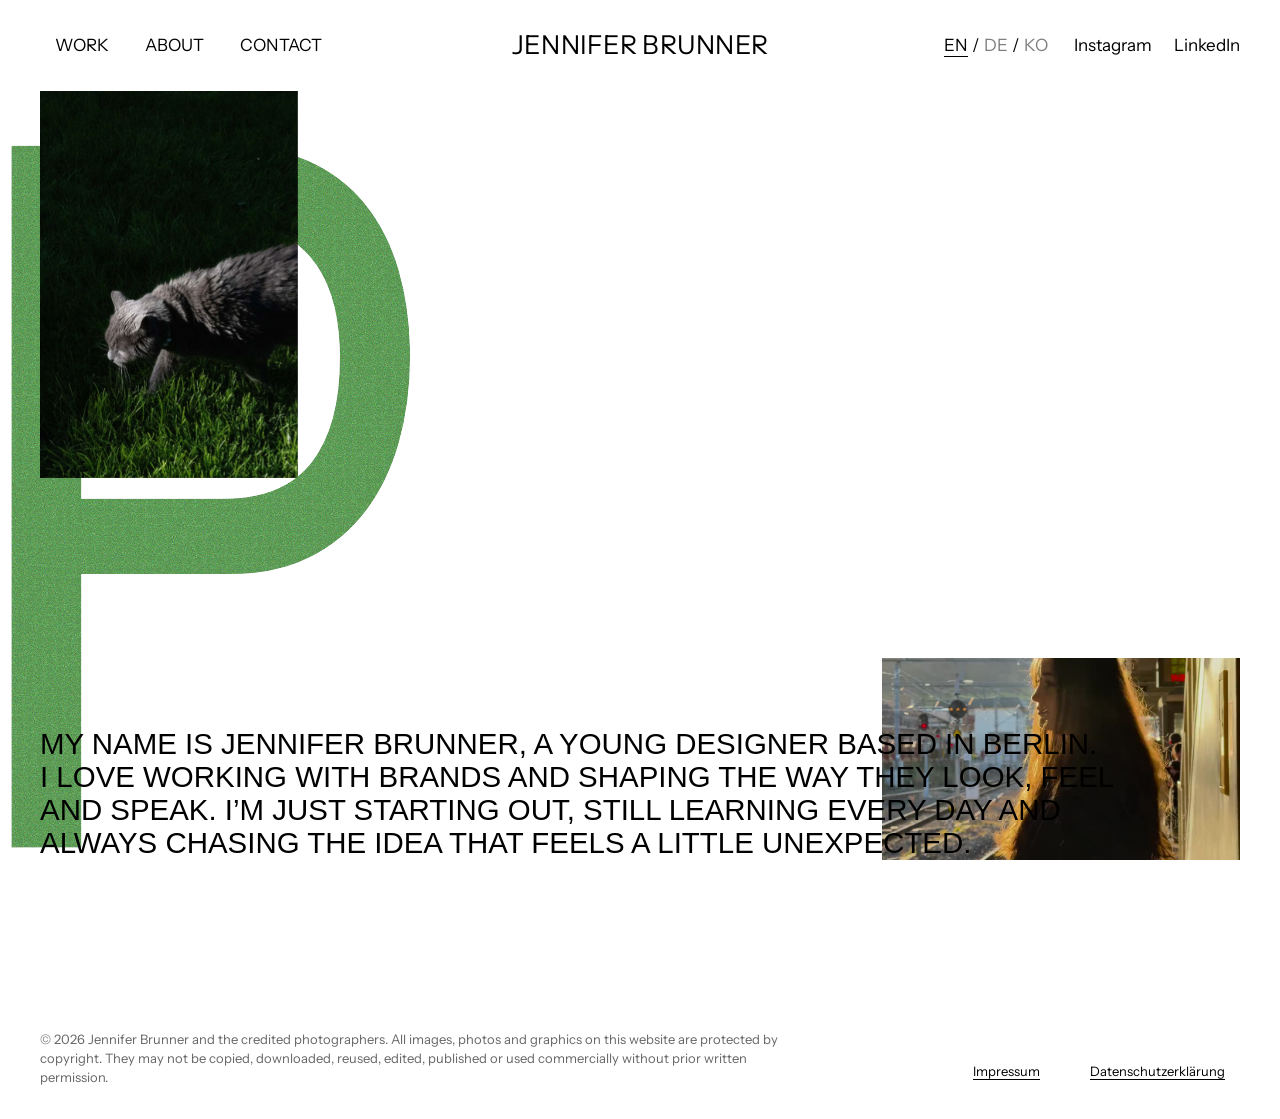
==== commit 10c218c8: "Add files via upload" ====
--- a/index.html
+++ b/index.html
@@ -43,30 +43,31 @@
 
 
 <section id="home" class="view">
-  <!-- Stempel-Struktur für die großen Buchstaben -->
-  <svg width="0" height="0" aria-hidden="true">
-    <filter id="stamp" x="-2%" y="-2%" width="104%" height="104%">
-      <!-- raue, ausgefranste Kanten -->
-      <feTurbulence type="fractalNoise" baseFrequency=".06" numOctaves="3" seed="3" result="warp"/>
-      <feDisplacementMap in="SourceGraphic" in2="warp" scale="8" result="rough"/>
-      <!-- feines Risograph-Korn: winzige Stellen ohne Farbe -->
-      <feTurbulence type="fractalNoise" baseFrequency="1.1" numOctaves="1" seed="5" result="grain"/>
-      <feColorMatrix in="grain" type="matrix" values="0 0 0 0 0  0 0 0 0 0  0 0 0 0 0  -5 0 0 0 4.1" result="dots"/>
-      <feComposite in="rough" in2="dots" operator="in"/>
+  <!-- Körnung für die großen Buchstaben -->
+  <svg width="0" height="0" aria-hidden="true" style="position:absolute">
+    <filter id="grain" x="0" y="0" width="100%" height="100%" color-interpolation-filters="sRGB">
+      <feTurbulence type="fractalNoise" baseFrequency=".9" numOctaves="2" seed="4" stitchTiles="stitch" result="noise"/>
+      <feComposite in="SourceGraphic" in2="noise" operator="arithmetic" k1="0" k2="1" k3=".6" k4="-.3" result="grainy"/>
+      <feComposite in="grainy" in2="SourceAlpha" operator="in"/>
     </filter>
   </svg>
-  <!-- große Buchstaben im Hintergrund: Desktop drei Felder nebeneinander, Handy ein Feld (main.js) -->
-  <div class="letters" aria-hidden="true"></div>
-  <h1 class="hello">My name is Jennifer Brunner, a&nbsp;young designer based in&nbsp;Berlin. I&nbsp;love working with brands and shaping the way they look, feel and&nbsp;speak. I’m&nbsp;just starting out, still learning every day and always chasing the idea that feels a&nbsp;little&nbsp;unexpected.</h1>
-  <!-- Fotos oben links, wechseln alle 2 Sekunden, jeweils komplett sichtbar -->
-  <div class="home-slides" aria-hidden="true">
+  <!-- Hintergrund: drei Kacheln, in jeder ein Buchstabe (main.js) -->
+  <div class="tiles" aria-hidden="true">
+    <div class="tile"><svg><g filter="url(#grain)"><text></text></g></svg></div>
+    <div class="tile"><svg><g filter="url(#grain)"><text></text></g></svg></div>
+    <div class="tile"><svg><g filter="url(#grain)"><text></text></g></svg></div>
+  </div>
+  <!-- Fotos oben links, wechseln alle 2 Sekunden; das Kästchen dreht sich je nach Format -->
+  <div class="home-photo" aria-hidden="true">
     <img class="on" src="home-cat.jpg" alt="" draggable="false">
     <img src="home-balloons.jpg" alt="" draggable="false">
     <img src="home-sea.jpg" alt="" draggable="false">
     <img src="home-istanbul.jpg" alt="" draggable="false">
     <img src="home-bay.jpg" alt="" draggable="false">
   </div>
+  <!-- Video unten rechts, Endlosschleife -->
   <video class="me" src="home-station.mp4" poster="home-station.jpg" autoplay muted loop playsinline aria-hidden="true"></video>
+  <h1 class="hello"><span>My name is Jennifer Brunner, a&nbsp;young designer based in&nbsp;Berlin. <br>I&nbsp;love working with brands and shaping the way they look, feel and&nbsp;speak. I’m&nbsp;just starting out, still learning every day and always chasing the idea that feels a&nbsp;little&nbsp;unexpected.</span></h1>
 </section>
 
 <section id="work" class="view">
--- a/style.css
+++ b/style.css
@@ -2692,74 +2692,59 @@
 }
 
 /* ---------- Startseite ---------- */
-@font-face {
-  font-family: "Instrument Sans Bold";
-  src: url("instrument-sans-bold.woff") format("woff");
-  font-weight: 700;
-}
-
-#home {
+:root {
+  --helv: Helvetica, "Helvetica Neue", Arial, sans-serif;
+}
+
+#home.on {
+  display: block;
+  min-height: calc(100svh - var(--hh, 90px));
+}
+
+/* Hintergrund: drei gleich breite Kacheln vom Header bis zum unteren Rand */
+.tiles {
+  position: fixed;
+  top: var(--hh, 90px);
+  left: 0;
+  right: 0;
+  bottom: 0;
+  display: flex;
+}
+
+.tile {
   position: relative;
-  min-height: calc(100svh - 120px);
-  place-items: center;
-}
-
-/* nur sichtbar, wenn die Startseite aktiv ist */
-#home.on {
-  display: grid;
-}
-
-body.home header {
-  background: transparent;
-}
-
-/* Das Wort füllt den Bereich unter dem Header bis zum unteren Bildschirmrand */
-.letters {
+  flex: 1 1 0;
+  min-width: 0;
+  overflow: hidden;
+}
+
+.tile svg {
+  position: absolute;
+  inset: 0;
+  width: 100%;
+  height: 100%;
+  display: block;
+}
+
+/* Größe und Position setzt main.js, damit jeder Buchstabe seine Kachel füllt */
+.tile text {
+  font-family: var(--helv);
+  font-weight: 400;
+  fill: #7dbb76;
+}
+
+/* Fotos oben links: Querformat = liegendes Kästchen, Hochformat = gedrehtes Kästchen, beides linksbündig.
+   Breite/Höhe setzt main.js passend zum Foto. */
+.home-photo {
+  --pw: calc(33.333vw - 40px);
   position: fixed;
   top: var(--hh, 90px);
   left: 40px;
-  width: calc(100% - 80px);
-  height: calc(100svh - var(--hh, 90px));
-  filter: url(#stamp);
-}
-
-.letters text {
-  font: 700 1000px "Instrument Sans Bold", Helvetica, Arial, sans-serif;
-  fill: #959af8;
-}
-
-.letters tspan {
-  opacity: 0;
-}
-
-.letters tspan.on {
-  opacity: 1;
-}
-
-/* Alle Zeilen gleich groß, eng untereinander, in Großbuchstaben wie der Name im Header */
-.hello {
-  position: relative;
-  grid-area: 1 / 1;
-  margin: 0;
-  text-align: center;
-  font-size: clamp(15px, 1.8vw, 28px);
-  font-weight: 400;
-  line-height: 1.15;
-  letter-spacing: .01em;
-  text-transform: uppercase;
-  white-space: nowrap;
-}
-
-/* Fotos oben links: vom linken Rand bis kurz vor den Text */
-.home-slides {
-  position: fixed;
-  top: calc(var(--hh, 90px) + 24px);
-  left: 40px;
-  width: 28vw;
-  aspect-ratio: 3 / 2;
-}
-
-.home-slides img {
+  width: var(--pw);
+  height: calc(var(--pw) / 1.5);
+}
+
+.home-photo img {
   position: absolute;
   inset: 0;
   width: 100%;
@@ -2768,44 +2753,62 @@
   opacity: 0;
 }
 
-.home-slides img.on {
+.home-photo img.on {
   opacity: 1;
 }
 
-/* Video von mir unten rechts */
+/* Video unten rechts */
 .me {
   position: fixed;
   right: 40px;
   bottom: 40px;
-  width: calc(46 * min(1vw, 1.6vh));
-  box-shadow: 0 6px 24px rgba(0, 0, 0, .15);
+  width: 28vw;
+  display: block;
+}
+
+/* Text unten links, über allem */
+.hello {
+  position: fixed;
+  left: 40px;
+  bottom: 40px;
+  width: 88vw;
+  margin: 0;
+  font: 400 2.3vw/1.12 var(--helv);
+  text-transform: uppercase;
+  color: #000;
 }
 
 @media (max-width: 900px) {
-  #home {
-    min-height: calc(100svh - 90px);
-  }
-
-  .letters {
-    left: 16px;
-    width: calc(100% - 32px);
-  }
-
-  .home-slides {
-    top: calc(var(--hh, 90px) + 16px);
-    left: 16px;
-    width: 50vw;
-  }
-
-  /* Text mobil etwas tiefer, damit er nicht unter den Fotos liegt */
+  /* Handy: nur eine Kachel über den ganzen Bildschirm, Buchstabe für Buchstabe */
+  .tile + .tile {
+    display: none;
+  }
+
+  .home-photo {
+    --pw: 69vw;
+    left: 0;
+  }
+
+  .me {
+    right: 0;
+    bottom: 0;
+    width: 64vw;
+  }
+
+  /* Text genau mittig zwischen Unterkante Querformat-Foto und Oberkante Video */
   .hello {
-    transform: translateY(12vh);
-  }
-
-  .me {
-    right: 16px;
-    bottom: 16px;
-    width: 60vw;
+    left: 22px;
+    width: calc(100vw - 42px);
+    top: calc(var(--hh, 56px) + 69vw / 1.5);
+    bottom: calc(64vw * 9 / 16);
+    display: flex;
+    align-items: center;
+    font-size: 5.3vw;
+    line-height: 1.23;
+  }
+
+  .hello br {
+    display: none;
   }
 }
 
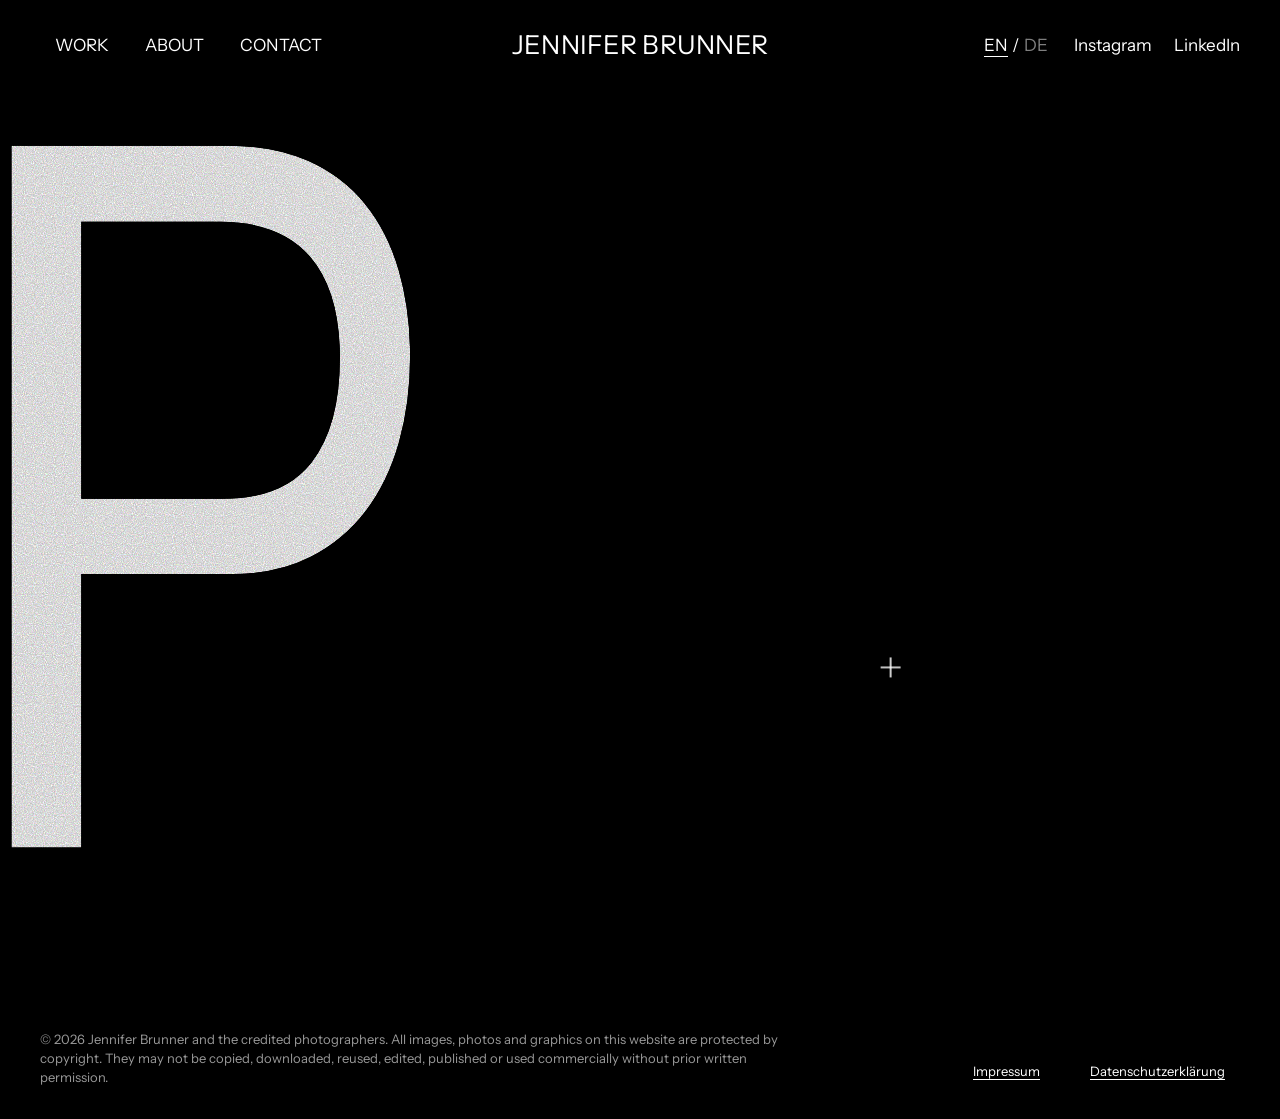
==== commit a5c6b77f: "Add files via upload" ====
--- a/index.html
+++ b/index.html
@@ -7,19 +7,19 @@
 <meta name="referrer" content="strict-origin-when-cross-origin">
 <title>Jennifer Brunner</title>
 <meta name="description" content="Portfolio of Jennifer Brunner, communication design student at HTW Berlin.">
-<link rel="stylesheet" href="style.css">
-<script src="main.js" defer></script>
+<link rel="stylesheet" href="style.css?v=6">
+<script src="main.js?v=7" defer></script>
 </head>
 <body>
 <header>
   <nav id="nav"><a href="#work" data-t="nWork">WORK</a><a href="#about" data-t="nAbout">ABOUT</a><a href="#contact" data-t="nContact">CONTACT</a></nav>
   <a class="name" href="#home">Jennifer Brunner</a>
-  <div class="soc"><span class="lang"><button type="button" data-l="en">EN</button>/<button type="button" data-l="de">DE</button>/<button type="button" data-l="ko">KO</button></span><a href="https://www.instagram.com/jenniebrnr/" target="_blank" rel="noopener noreferrer">Instagram</a><a href="https://www.linkedin.com/in/jennifer-brunner-407449442/" target="_blank" rel="noopener noreferrer">LinkedIn</a></div>
+  <div class="soc"><span class="lang"><button type="button" data-l="en">EN</button>/<button type="button" data-l="de">DE</button></span><a href="https://www.instagram.com/jenniebrnr/" target="_blank" rel="noopener noreferrer">Instagram</a><a href="https://www.linkedin.com/in/jennifer-brunner-407449442/" target="_blank" rel="noopener noreferrer">LinkedIn</a></div>
   <div class="cats" id="cats"></div>
   <div class="mright">
     <button class="lbtn" id="lbtn" type="button" aria-label="Language" aria-expanded="false"><svg viewBox="0 0 24 24" width="20" height="20" fill="none" stroke="currentColor" stroke-width="1.4" aria-hidden="true"><circle cx="12" cy="12" r="9.5"/><path d="M2.5 12h19M12 2.5c2.8 2.6 4.2 5.8 4.2 9.5s-1.4 6.9-4.2 9.5M12 2.5C9.2 5.1 7.8 8.3 7.8 12s1.4 6.9 4.2 9.5"/></svg></button>
     <button class="mbtn" id="mbtn" type="button" aria-label="Menu" aria-expanded="false" aria-controls="mmenu"><i></i><i></i></button>
-    <div class="lpop" id="lpop"><span class="lang"><button type="button" data-l="en">English</button><button type="button" data-l="de">Deutsch</button><button type="button" data-l="ko">한국어</button></span></div>
+    <div class="lpop" id="lpop"><span class="lang"><button type="button" data-l="en">English</button><button type="button" data-l="de">Deutsch</button></span></div>
   </div>
 </header>
 
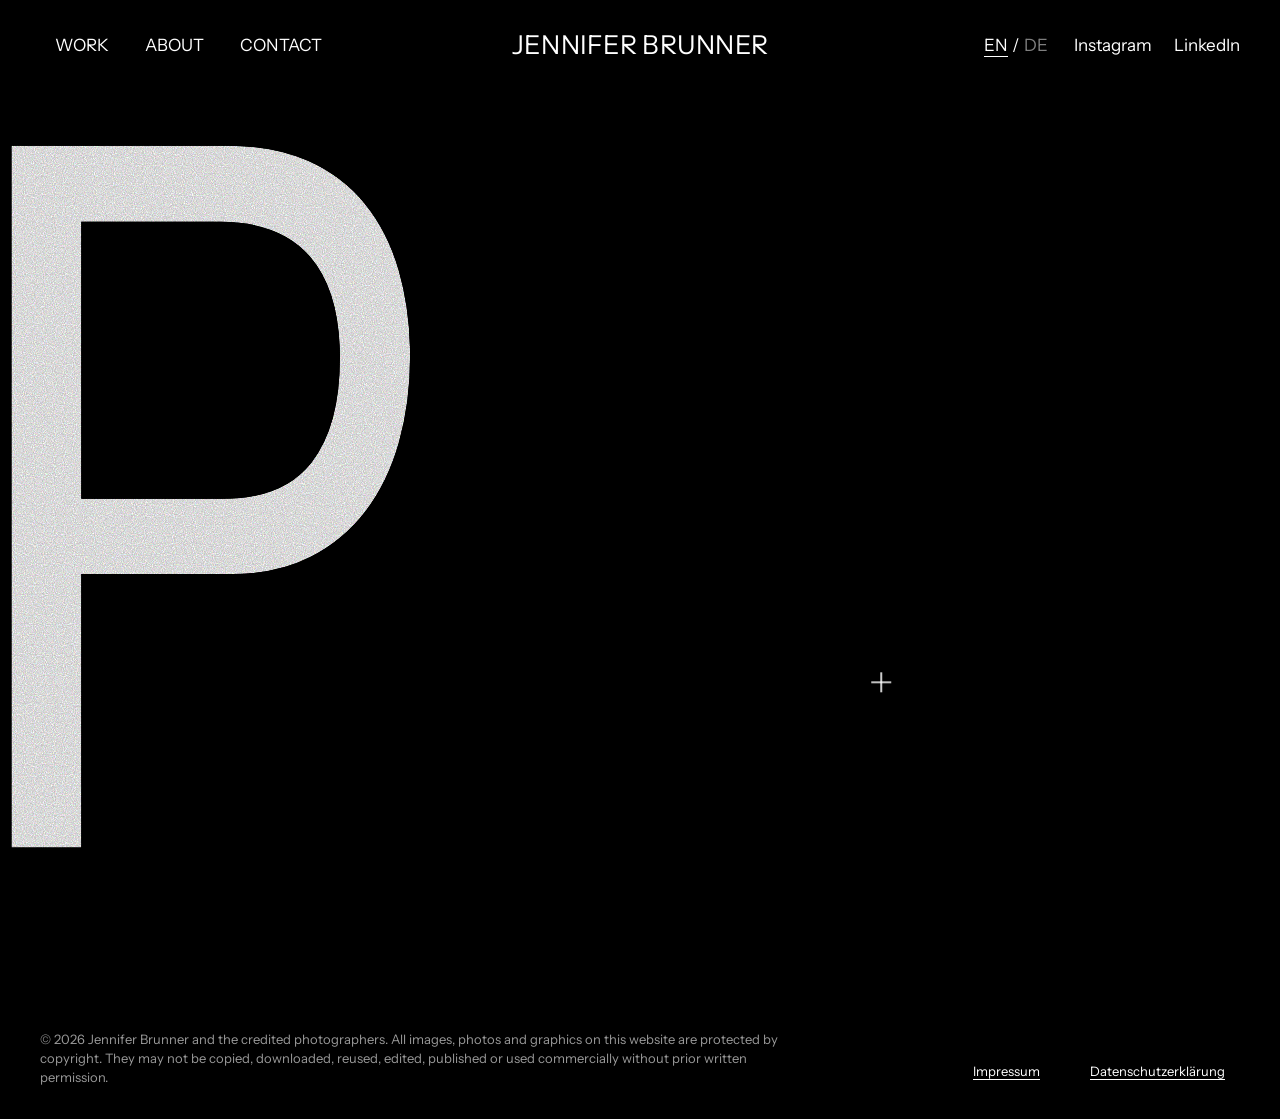
==== commit bf03582b: "Add files via upload" ====
--- a/index.html
+++ b/index.html
@@ -8,7 +8,7 @@
 <title>Jennifer Brunner</title>
 <meta name="description" content="Portfolio of Jennifer Brunner, communication design student at HTW Berlin.">
 <link rel="stylesheet" href="style.css?v=6">
-<script src="main.js?v=7" defer></script>
+<script src="main.js?v=8" defer></script>
 </head>
 <body>
 <header>
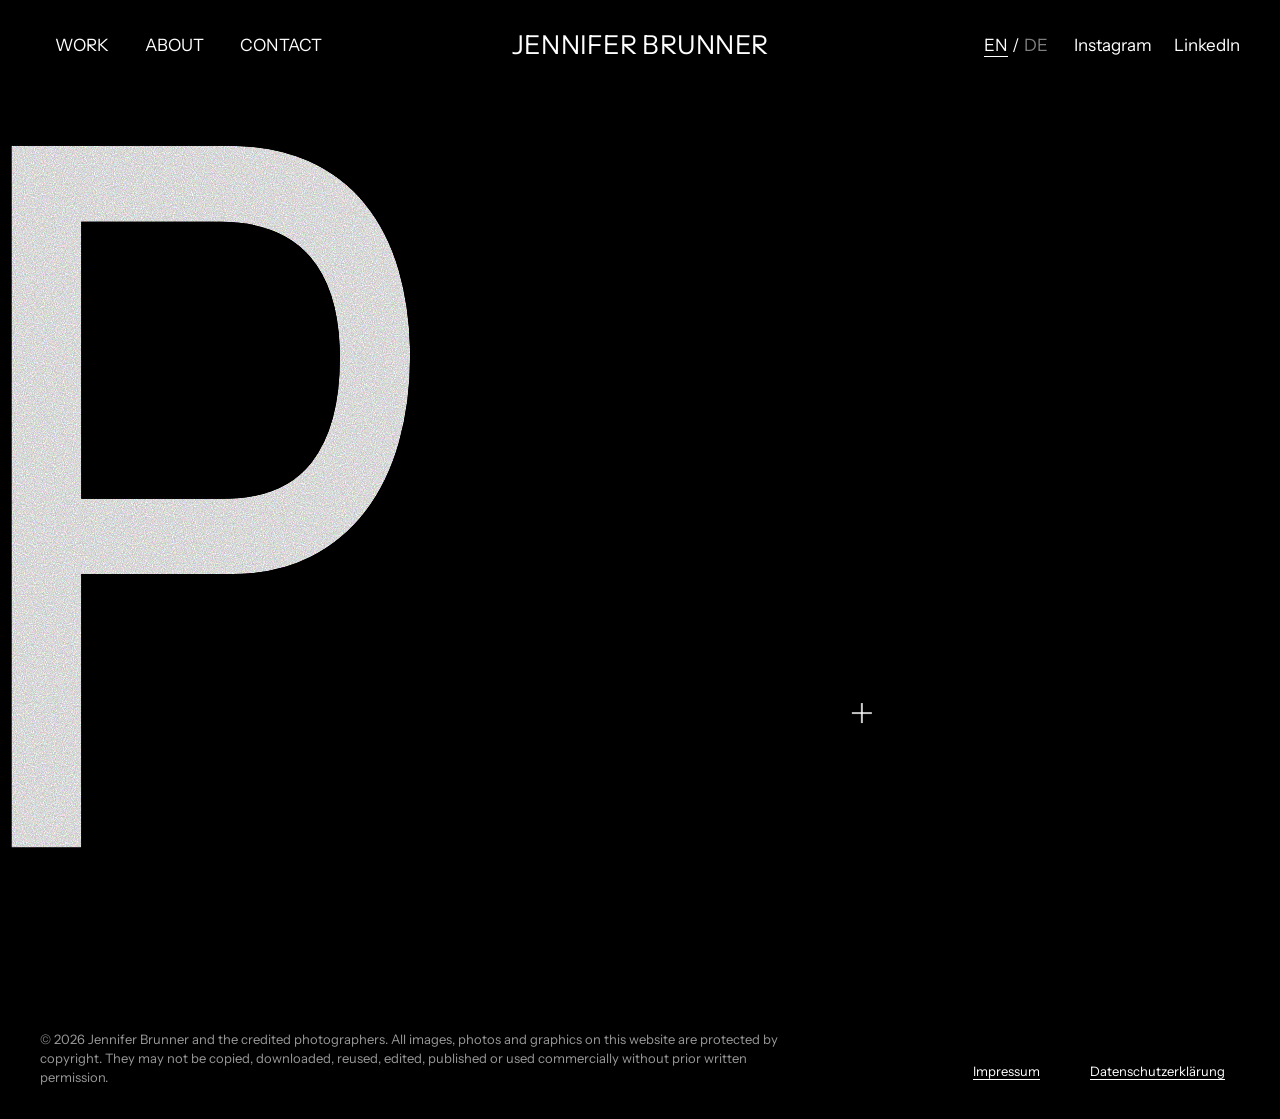
==== commit 660db5bd: "Add files via upload" ====
--- a/index.html
+++ b/index.html
@@ -7,8 +7,8 @@
 <meta name="referrer" content="strict-origin-when-cross-origin">
 <title>Jennifer Brunner</title>
 <meta name="description" content="Portfolio of Jennifer Brunner, communication design student at HTW Berlin.">
-<link rel="stylesheet" href="style.css?v=6">
-<script src="main.js?v=8" defer></script>
+<link rel="stylesheet" href="style.css?v=9">
+<script src="main.js?v=9" defer></script>
 </head>
 <body>
 <header>
--- a/style.css
+++ b/style.css
@@ -15,27 +15,13 @@
   font-display: swap;
 }
 
-@font-face {
-  font-family: "Noto Sans KR";
-  src: url("noto-sans-kr.woff") format("woff");
-  font-weight: 400 500;
-  font-display: swap;
-}
-
-@font-face {
-  font-family: "Noto Serif KR";
-  src: url("noto-serif-kr.woff") format("woff");
-  font-weight: 400;
-  font-display: swap;
-}
-
 :root {
   color-scheme: light;
   box-sizing: border-box;
   padding-top: env(safe-area-inset-top,0px);
   padding-bottom: env(safe-area-inset-bottom,0px);
-  --sans: "Instrument Sans","Noto Sans KR",Helvetica,Arial,sans-serif;
-  --serif: "Newsreader","Noto Serif KR",Georgia,serif;
+  --sans: "Instrument Sans",Helvetica,Arial,sans-serif;
+  --serif: "Newsreader",Georgia,serif;
 }
 
 html {
@@ -2692,6 +2678,15 @@
 }
 
 /* ---------- Startseite ---------- */
+/* Beim Weiterscrollen liegt die Startseite wie ein Blatt über der Work-Seite und wird nach oben weggeschoben */
+#home.peel {
+  display: block !important;
+  position: fixed;
+  inset: 0;
+  z-index: 15;
+  will-change: transform;
+}
+
 :root {
   --helv: Helvetica, "Helvetica Neue", Arial, sans-serif;
 }
@@ -2699,6 +2694,17 @@
 #home.on {
   display: block;
   min-height: calc(100svh - var(--hh, 90px));
+}
+
+/* Startseite: nie seitlich verschiebbar */
+html:has(body.home),
+body.home {
+  overflow-x: hidden;
+  overscroll-behavior-x: none;
+}
+
+.hello {
+  white-space: normal;
 }
 
 /* Hintergrund: drei gleich breite Kacheln vom Header bis zum unteren Rand */
@@ -2795,14 +2801,11 @@
     width: 64vw;
   }
 
-  /* Text genau mittig zwischen Unterkante Querformat-Foto und Oberkante Video */
+  /* Text unten links, direkt über dem Video */
   .hello {
     left: 22px;
     width: calc(100vw - 42px);
-    top: calc(var(--hh, 56px) + 69vw / 1.5);
-    bottom: calc(64vw * 9 / 16);
-    display: flex;
-    align-items: center;
+    bottom: calc(64vw * 9 / 16 + 14px);
     font-size: 5.3vw;
     line-height: 1.23;
   }
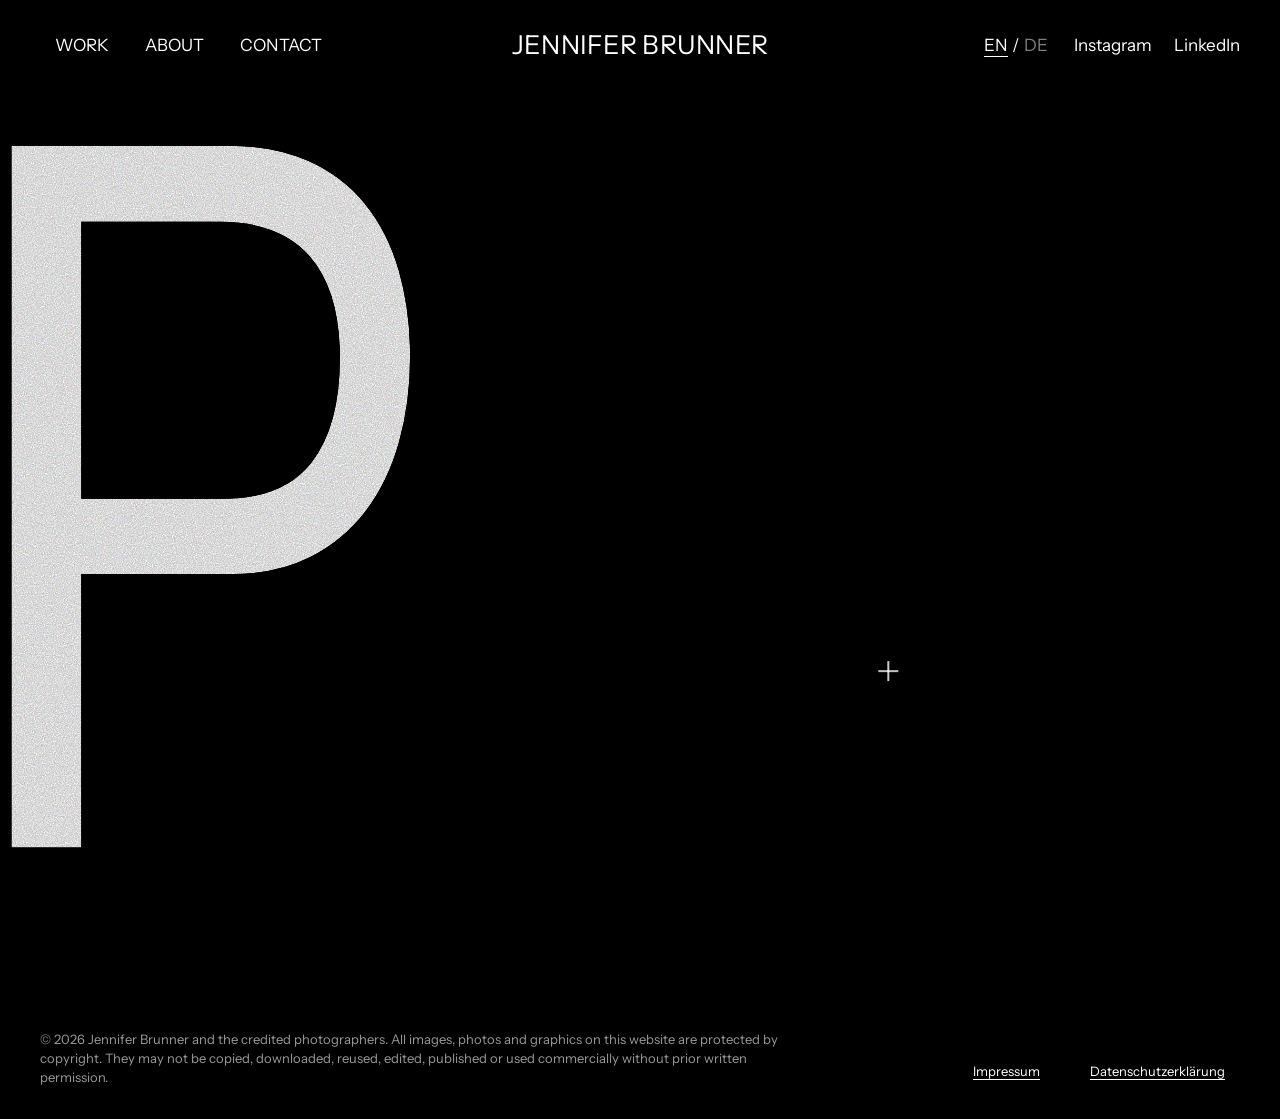
==== commit 34edbc6e: "Add files via upload" ====
--- a/index.html
+++ b/index.html
@@ -7,8 +7,8 @@
 <meta name="referrer" content="strict-origin-when-cross-origin">
 <title>Jennifer Brunner</title>
 <meta name="description" content="Portfolio of Jennifer Brunner, communication design student at HTW Berlin.">
-<link rel="stylesheet" href="style.css?v=9">
-<script src="main.js?v=9" defer></script>
+<link rel="stylesheet" href="style.css?v=10">
+<script src="main.js?v=10" defer></script>
 </head>
 <body>
 <header>
--- a/style.css
+++ b/style.css
@@ -2678,14 +2678,29 @@
 }
 
 /* ---------- Startseite ---------- */
-/* Beim Weiterscrollen liegt die Startseite wie ein Blatt über der Work-Seite und wird nach oben weggeschoben */
-#home.peel {
+/* Folienwechsel Startseite → Work: Startseite schiebt sich nach oben weg, Work kommt von unten */
+#home.slide-out {
   display: block !important;
   position: fixed;
   inset: 0;
   z-index: 15;
-  will-change: transform;
-}
+  transform: translateY(0);
+}
+
+#home.slide-go {
+  transform: translateY(-100%);
+  transition: transform 1.1s cubic-bezier(.65,0,.35,1);
+}
+
+#work.slide-in {
+  animation: slideIn 1.1s cubic-bezier(.65,0,.35,1) both;
+}
+
+@keyframes slideIn {
+  from { transform: translateY(100vh); }
+  to { transform: none; }
+}
+
 
 :root {
   --helv: Helvetica, "Helvetica Neue", Arial, sans-serif;
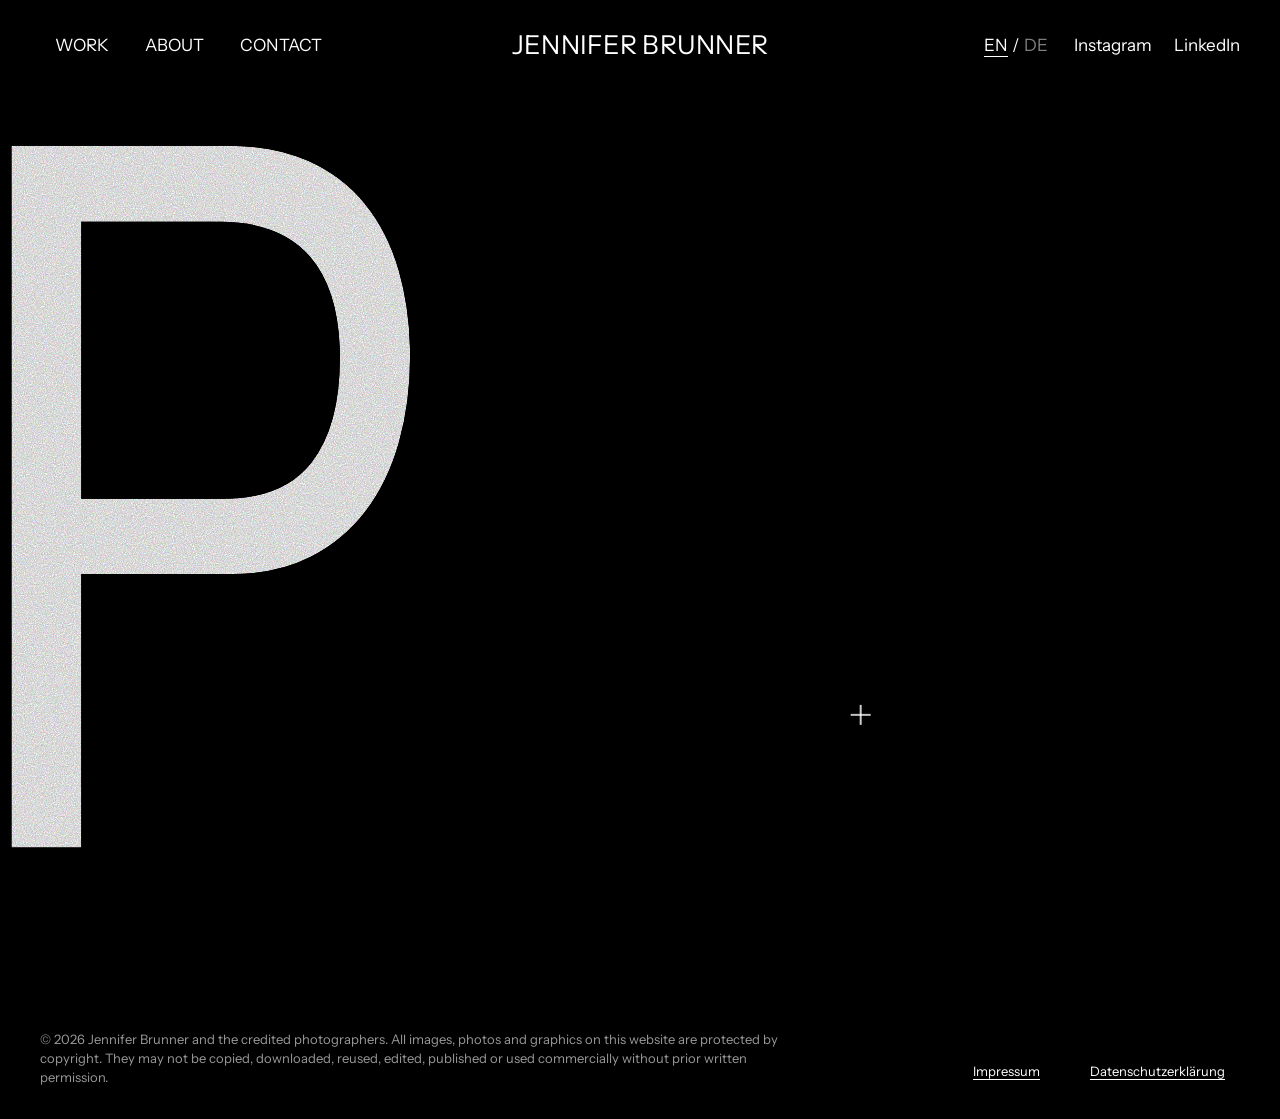
==== commit b9888753: "Add files via upload" ====
--- a/index.html
+++ b/index.html
@@ -7,8 +7,11 @@
 <meta name="referrer" content="strict-origin-when-cross-origin">
 <title>Jennifer Brunner</title>
 <meta name="description" content="Portfolio of Jennifer Brunner, communication design student at HTW Berlin.">
-<link rel="stylesheet" href="style.css?v=10">
-<script src="main.js?v=10" defer></script>
+<link rel="icon" href="favicon.ico" sizes="any">
+<link rel="icon" type="image/png" sizes="32x32" href="favicon-32.png">
+<link rel="apple-touch-icon" href="apple-touch-icon.png">
+<link rel="stylesheet" href="style.css?v=17">
+<script src="main.js?v=18" defer></script>
 </head>
 <body>
 <header>
@@ -77,13 +80,20 @@
 <section id="project" class="view"></section>
 
 <section id="about" class="view">
-  <div class="atype" id="atype">
-    <div class="aport"><img src="portrait.jpg" alt="Portrait of Jennifer Brunner" draggable="false"><p class="acred">Shot by Leonie Krüger</p></div>
-    <div class="aintro"><p data-t="ai"></p></div>
-  </div>
-  <div class="about">
-    <div class="team"><div data-t="svc"></div>
-      <div class="cols"><div data-t="s1"></div><div data-t="s2"></div><div data-t="s3"></div></div>
+  <div class="ab">
+    <div class="ab-top">
+      <div class="ab-port"><img src="portrait.jpg" alt="Portrait of Jennifer Brunner" draggable="false"><p class="acred">Shot by Leonie Krüger</p></div>
+      <div class="ab-text">
+        <div class="ab-intro" data-t="ai"></div>
+        <div class="ab-cols"><div data-t="aw"></div><div data-t="ab"></div></div>
+      </div>
+    </div>
+    <p class="ab-lab"><span data-t="svc"></span><span>04</span></p>
+    <div class="ab-grid">
+      <div class="ab-c"><span class="ab-img"><img src="skill-brand.jpg" alt="Drinks Menu" loading="lazy" draggable="false"></span><div data-t="s1"></div></div>
+      <div class="ab-c"><span class="ab-img"><video src="skill-content.mp4" poster="skill-content.jpg" autoplay muted loop playsinline preload="metadata" aria-label="Iced Einspanner"></video></span><div data-t="s2"></div></div>
+      <div class="ab-c"><span class="ab-img"><video src="skill-film.mp4" poster="skill-film.jpg" autoplay muted loop playsinline preload="metadata" aria-label="Matcha Bear"></video></span><div data-t="s3"></div></div>
+      <div class="ab-c"><span class="ab-img"><video src="skill-visual.mp4" poster="skill-visual.jpg" autoplay muted loop playsinline preload="metadata" aria-label="Royal Green"></video></span><div data-t="s4"></div></div>
     </div>
   </div>
 </section>
--- a/style.css
+++ b/style.css
@@ -2895,3 +2895,166 @@
   max-width: 640px;
   padding: 40px 0;
 }
+
+/* ---------- About ----------
+   12-Spalten-Raster: Porträt Spalte 1–5, Text Spalte 7–12 (untereinander), Skills je 3 Spalten */
+.ab {
+  --helv: Helvetica, "Helvetica Neue", Arial, sans-serif;
+  font-family: var(--helv);
+  padding: 20px 0 40px;
+}
+
+.ab-top {
+  display: grid;
+  grid-template-columns: repeat(12, minmax(0, 1fr));
+  column-gap: 16px;
+  align-items: start;
+}
+
+.ab-port {
+  grid-column: 1 / 6;
+  position: relative;
+}
+
+.ab-port img {
+  display: block;
+  width: 100%;
+  aspect-ratio: 1405 / 1987;
+  object-fit: cover;
+  background: #efefef;
+}
+
+.ab-port .acred {
+  position: absolute;
+  top: 100%;
+  margin: 8px 0 0;
+  font: 12px/1.3 var(--sans);
+  opacity: .7;
+}
+
+/* Textspalte so breit wie die erste Zeile („… When I start a project,“), danach Umbruch */
+.ab-text {
+  grid-column: 7 / 13;
+  display: table;
+  width: 1%;
+}
+
+.ab-w {
+  white-space: nowrap;
+}
+
+@media (max-width: 1250px) {
+  .ab-text {
+    display: block;
+    width: auto;
+  }
+
+  .ab-w {
+    white-space: normal;
+  }
+}
+
+/* Überschriften groß (I'm Jennie, How I work, What I bring), Fließtext normal */
+.ab-intro,
+.ab-cols > div {
+  margin: 0 0 44px;
+  font-size: 16px;
+  line-height: 1.45;
+  text-wrap: pretty;
+}
+
+.ab-intro h3,
+.ab-cols h3 {
+  margin: -.12em 0 14px;
+  font: 400 clamp(26px, 2.6vw, 40px)/1.05 var(--helv);
+  text-transform: uppercase;
+  letter-spacing: 0;
+  white-space: nowrap;
+}
+
+.ab-intro p,
+.ab-cols p {
+  margin: 0;
+}
+
+.ab-lab {
+  display: flex;
+  justify-content: space-between;
+  margin: 110px 0 0;
+  padding-top: 10px;
+  border-top: 1.5px solid currentColor;
+  font: 13px/1 var(--sans);
+  letter-spacing: .14em;
+}
+
+.ab-grid {
+  display: grid;
+  grid-template-columns: repeat(4, minmax(0, 1fr));
+  gap: 16px;
+  margin-top: 22px;
+}
+
+.ab-img {
+  display: block;
+  margin-bottom: 18px;
+  aspect-ratio: 4 / 3;
+  overflow: hidden;
+  background: #efefef;
+}
+
+.ab-img img,
+.ab-img video {
+  display: block;
+  width: 100%;
+  height: 100%;
+  object-fit: cover;
+}
+
+.ab-cap {
+  display: flex;
+  justify-content: space-between;
+  margin: 7px 0 18px;
+  font: 11px/1.2 var(--sans);
+  letter-spacing: .08em;
+  text-transform: uppercase;
+  opacity: .65;
+}
+
+.ab-c h3 {
+  margin: 0 0 10px;
+  font: 400 20px/1.2 var(--helv);
+  text-transform: uppercase;
+}
+
+.ab-c ul {
+  list-style: none;
+  margin: 0;
+  padding: 0;
+  font-size: 16px;
+  line-height: 1.5;
+}
+
+@media (max-width: 900px) {
+  .ab-top {
+    display: block;
+  }
+
+  .ab-port {
+    width: 70%;
+    margin-bottom: 44px;
+  }
+
+  .ab-intro h3,
+  .ab-cols h3 {
+    font-size: 26px;
+  }
+
+  .ab-grid {
+    grid-template-columns: 1fr;
+    row-gap: 44px;
+  }
+
+  .ab-lab {
+    margin-top: 60px;
+  }
+}
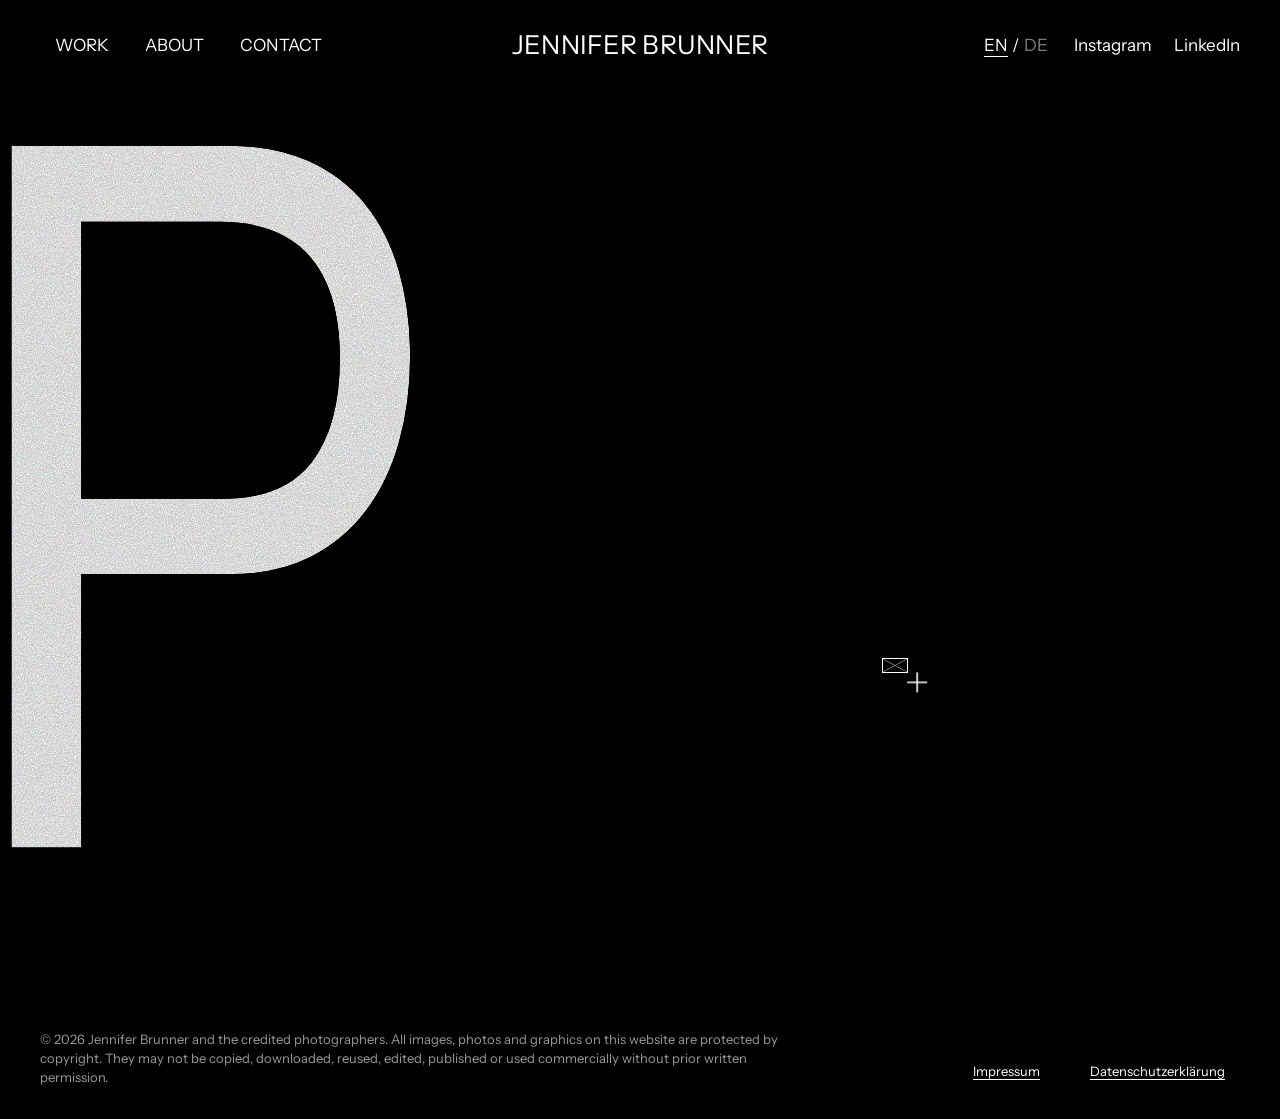
==== commit 4a8718df: "Add files via upload" ====
--- a/index.html
+++ b/index.html
@@ -10,7 +10,7 @@
 <link rel="icon" href="favicon.ico" sizes="any">
 <link rel="icon" type="image/png" sizes="32x32" href="favicon-32.png">
 <link rel="apple-touch-icon" href="apple-touch-icon.png">
-<link rel="stylesheet" href="style.css?v=17">
+<link rel="stylesheet" href="style.css?v=20">
 <script src="main.js?v=18" defer></script>
 </head>
 <body>
--- a/style.css
+++ b/style.css
@@ -2904,11 +2904,16 @@
   padding: 20px 0 40px;
 }
 
+/* Text unten bündig mit dem Porträt */
 .ab-top {
   display: grid;
   grid-template-columns: repeat(12, minmax(0, 1fr));
   column-gap: 16px;
-  align-items: start;
+  align-items: end;
+}
+
+.ab-cols > div:last-child {
+  margin-bottom: 0;
 }
 
 .ab-port {
@@ -2916,9 +2921,22 @@
   position: relative;
 }
 
+/* Porträt: so hoch wie der Text daneben (beide enden unten zusammen),
+   mindestens so groß, wie es auch mit Browser-Tabs ganz auf den Bildschirm passt */
+.ab-port {
+  position: relative;
+  align-self: stretch;
+  min-height: min(calc(100svh - var(--hh, 90px) - 170px), 640px);
+}
+
 .ab-port img {
-  display: block;
-  width: 100%;
+  position: absolute;
+  left: 0;
+  bottom: 0;
+  display: block;
+  height: 100%;
+  width: auto;
+  max-width: 100%;
   aspect-ratio: 1405 / 1987;
   object-fit: cover;
   background: #efefef;
@@ -2954,20 +2972,18 @@
   }
 }
 
-/* Überschriften groß (I'm Jennie, How I work, What I bring), Fließtext normal */
+/* Typo wie in den Projektbeschreibungen: Fließtext wie .ptxt, Überschriften wie die Projekttitel (30 px), normal geschrieben */
 .ab-intro,
 .ab-cols > div {
   margin: 0 0 44px;
-  font-size: 16px;
-  line-height: 1.45;
+  font: 400 17px/1.45 var(--sans);
   text-wrap: pretty;
 }
 
 .ab-intro h3,
 .ab-cols h3 {
-  margin: -.12em 0 14px;
-  font: 400 clamp(26px, 2.6vw, 40px)/1.05 var(--helv);
-  text-transform: uppercase;
+  margin: 0 0 14px;
+  font: 400 30px/1.1 var(--sans);
   letter-spacing: 0;
   white-space: nowrap;
 }
@@ -3041,12 +3057,19 @@
 
   .ab-port {
     width: 70%;
+    min-height: 0;
     margin-bottom: 44px;
+  }
+
+  .ab-port img {
+    position: static;
+    width: 100%;
+    height: auto;
   }
 
   .ab-intro h3,
   .ab-cols h3 {
-    font-size: 26px;
+    font-size: 24px;
   }
 
   .ab-grid {
